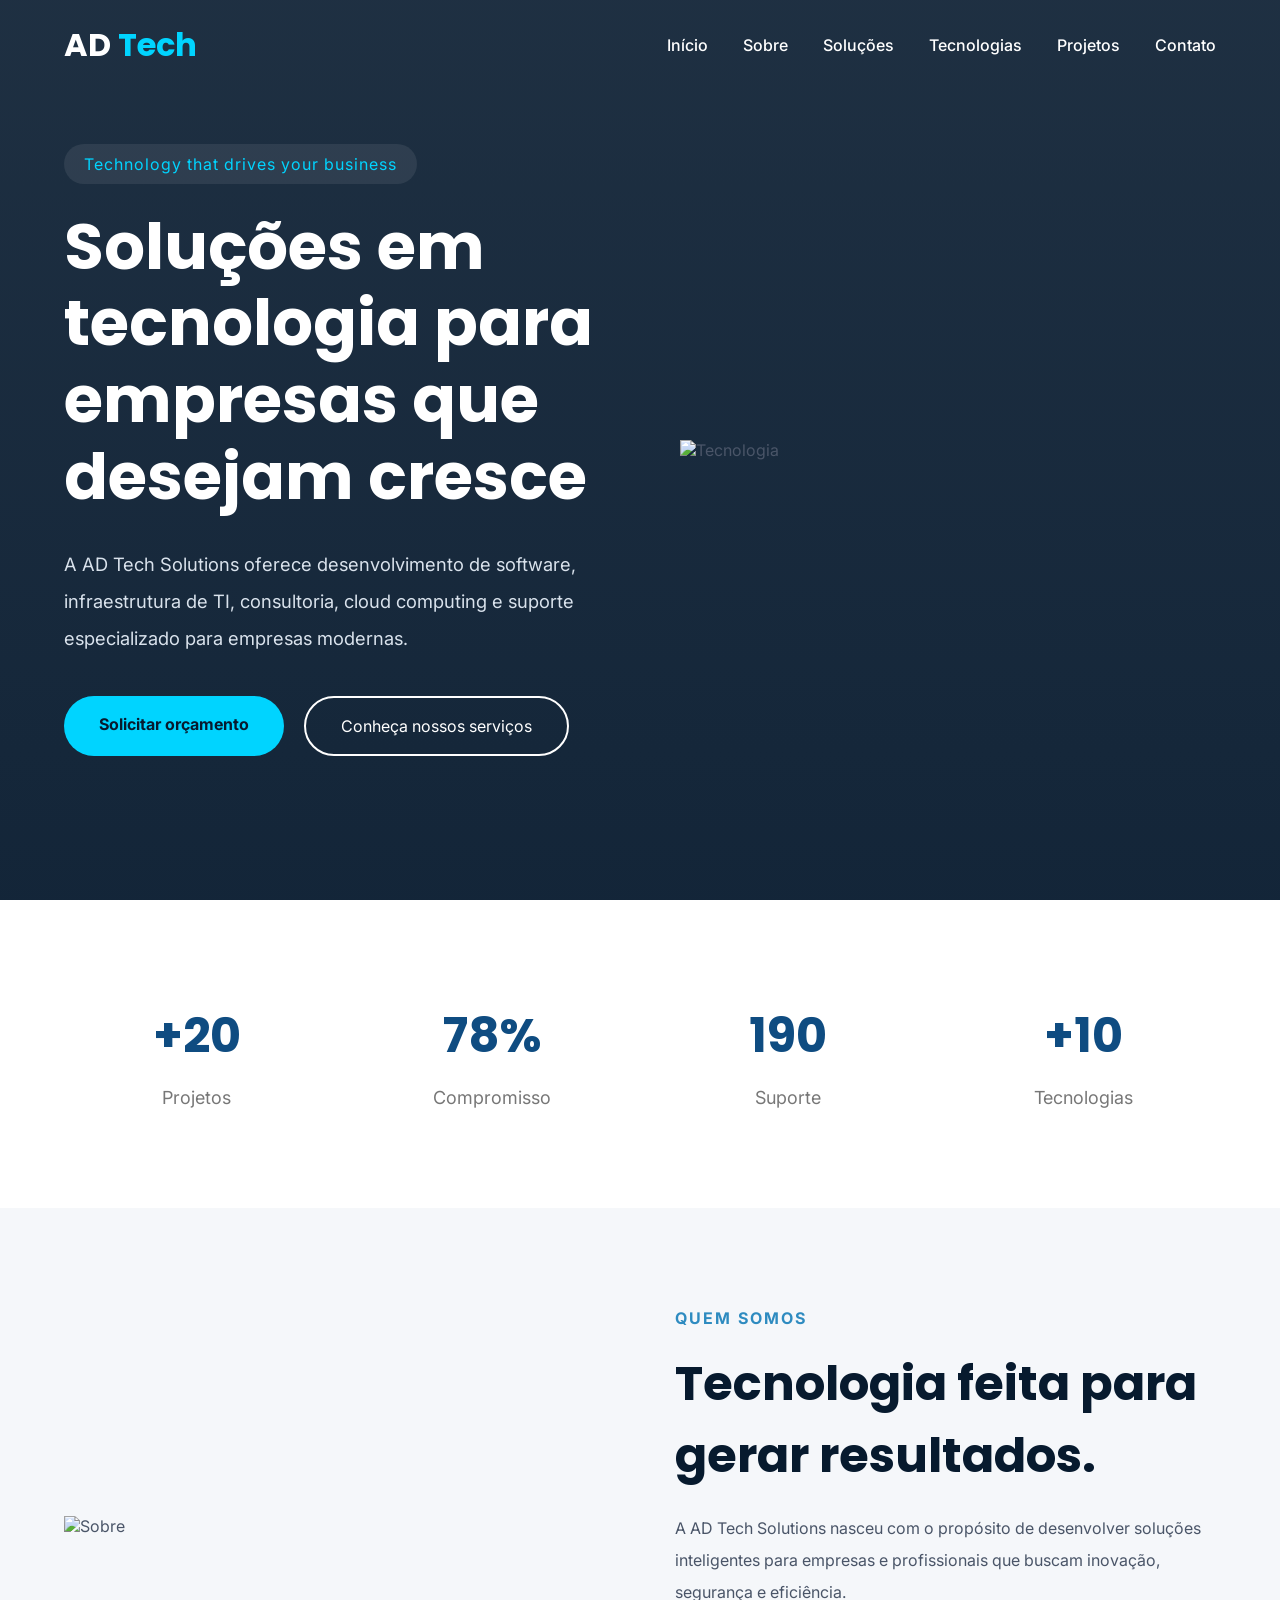
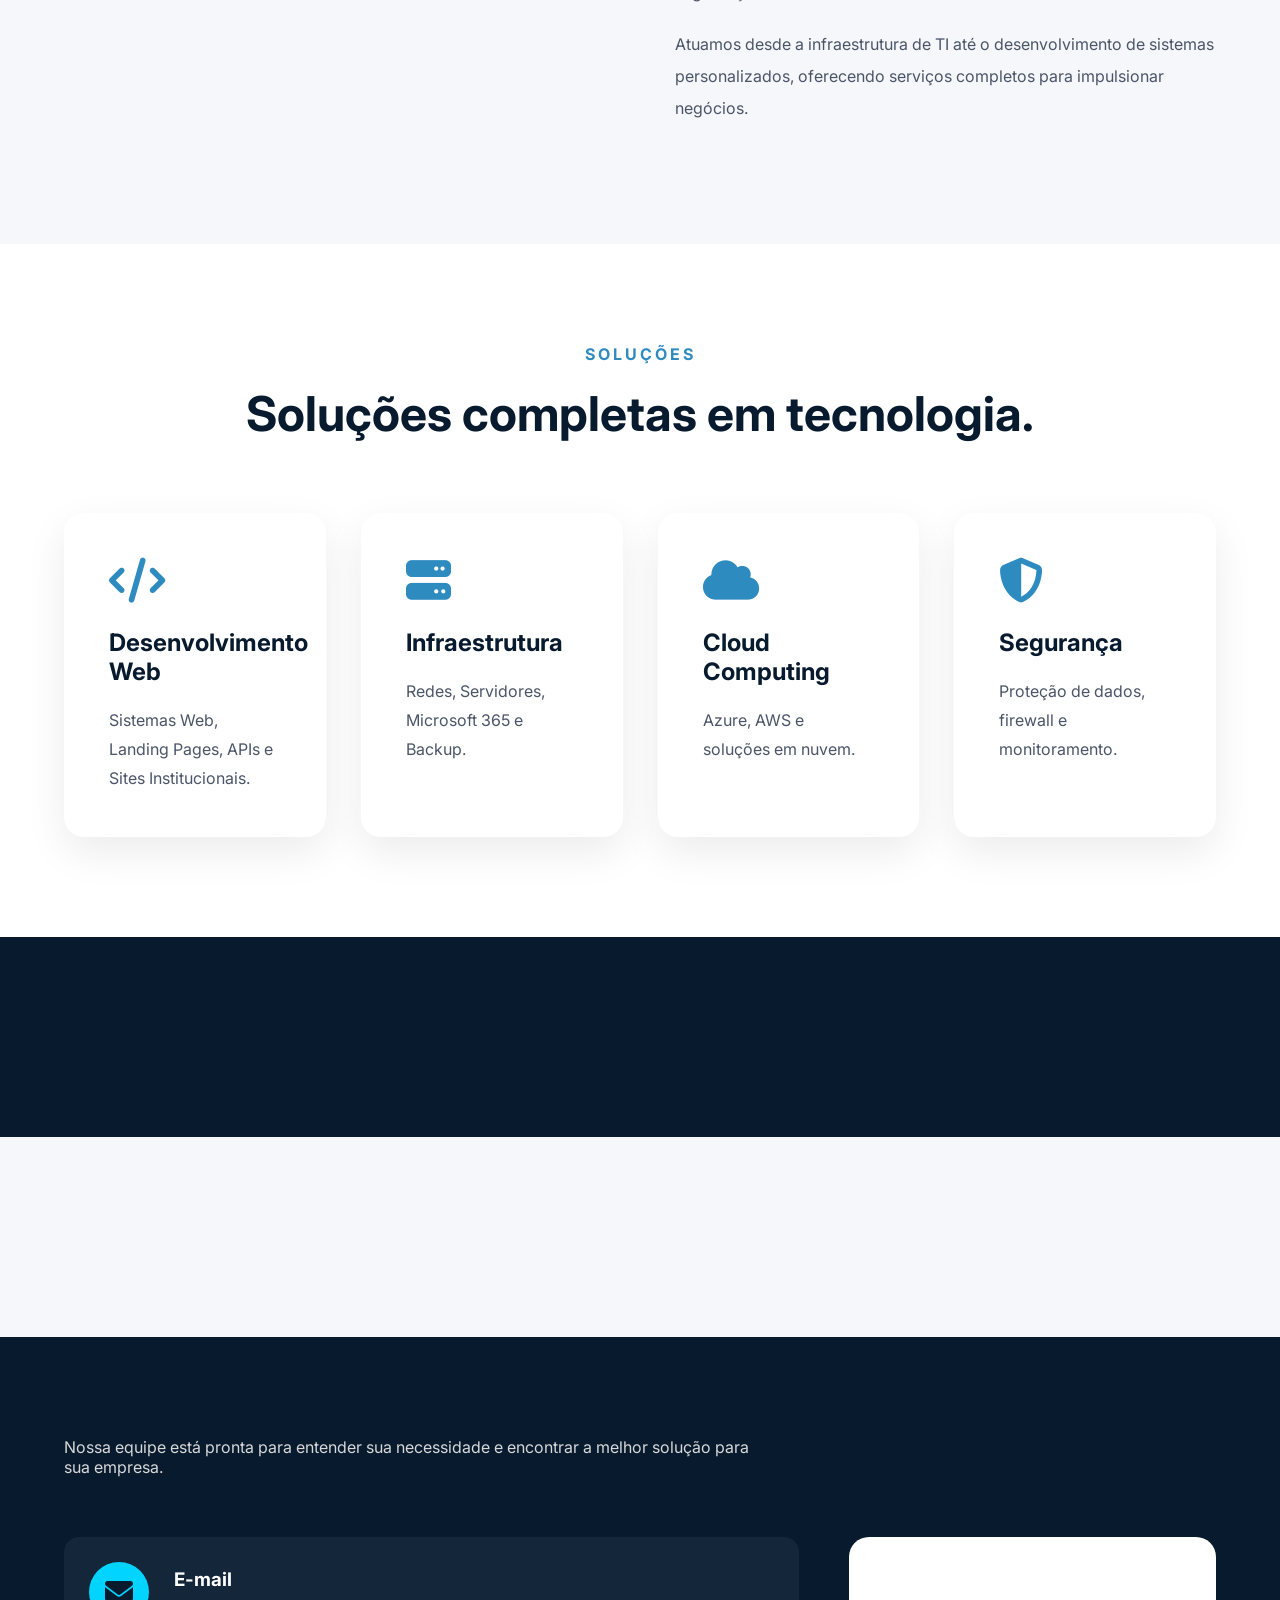
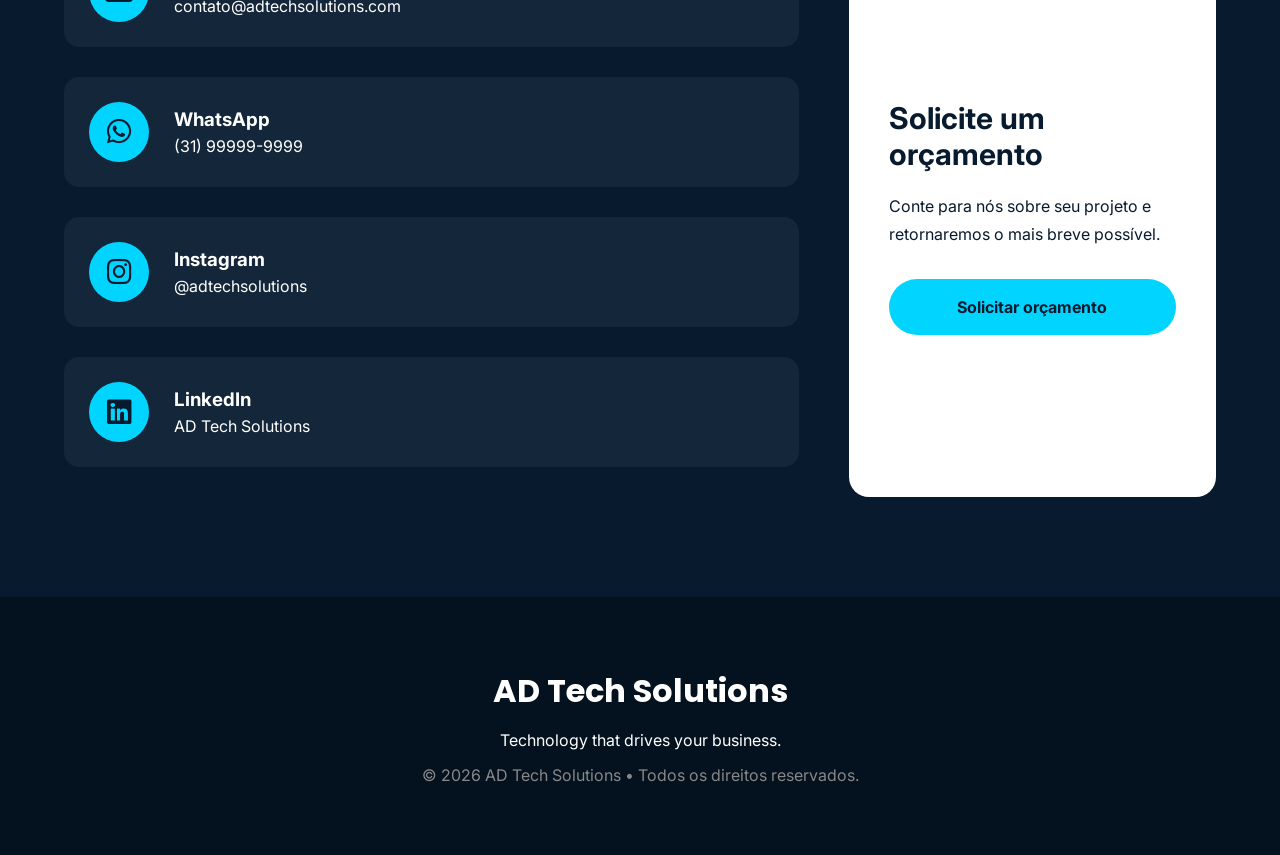
==== index.html @ 17447f87 "Add files via upload" ====
<!DOCTYPE html>
<html lang="pt-BR">

<head>

    <meta charset="UTF-8">
    <meta name="viewport" content="width=device-width, initial-scale=1.0">

    <title>AD Tech Solutions | Technology that drives your business</title>

    <link rel="stylesheet" href="style.css">

    <!-- Google Fonts -->

    <link rel="preconnect" href="https://fonts.googleapis.com">

    <link rel="preconnect" href="https://fonts.gstatic.com" crossorigin>

    <link href="https://fonts.googleapis.com/css2?family=Inter:wght@300;400;500;600;700&family=Poppins:wght@400;600;700;800&display=swap" rel="stylesheet">

    <!-- Font Awesome -->

    <link rel="stylesheet"
        href="https://cdnjs.cloudflare.com/ajax/libs/font-awesome/6.7.2/css/all.min.css">

</head>

<body>

    <!--================ HEADER ================-->

    <header id="header">

        <div class="container">

            <div class="logo">

                <h2>AD <span>Tech</span></h2>

            </div>

            <nav>

                <a href="#home">Início</a>

                <a href="#sobre">Sobre</a>

                <a href="#solucoes">Soluções</a>

                <a href="#tecnologias">Tecnologias</a>

                <a href="#projetos">Projetos</a>

                <a href="#contato">Contato</a>

            </nav>

            <div class="menu-mobile">

                <i class="fa-solid fa-bars"></i>

            </div>

        </div>

    </header>

    <!--================ HOME ================-->

    <section class="hero" id="home">

        <div class="container hero-grid">

            <div class="hero-text">

                <span class="tag">

                    Technology that drives your business

                </span>

                <h1>

                    Soluções em tecnologia para empresas que desejam crescer.

                </h1>

                <p>

                    A AD Tech Solutions oferece desenvolvimento de software,
                    infraestrutura de TI, consultoria, cloud computing e suporte
                    especializado para empresas modernas.

                </p>

                <div class="hero-buttons">
                    

                    <a href="orcamento.html" class="btn">
                        Solicitar orçamento
                        </a>

                    <a href="#solucoes" class="btn-outline">

                        Conheça nossos serviços

                    </a>

                </div>

            </div>

            <div class="hero-image">

                <img src="img/hero.png" alt="Tecnologia">

            </div>

        </div>

</a>

    </section>

    <!--================ NÚMEROS ================-->

    <section class="numbers">

        <div class="container numbers-grid">

            <div class="number">

                <h2>+20</h2>

                <p>Projetos</p>

            </div>

            <div class="number">

                <h2>100%</h2>

                <p>Compromisso</p>

            </div>

            <div class="number">

                <h2>24/7</h2>

                <p>Suporte</p>

            </div>

            <div class="number">

                <h2>+10</h2>

                <p>Tecnologias</p>

            </div>

        </div>

    </section>

    <!--================ SOBRE ================-->

    <section id="sobre" class="about">

        <div class="container about-grid">

            <div class="about-image">

                <img src="img/about.png" alt="Sobre">

            </div>

            <div class="about-text">

                <span class="section-title">

                    QUEM SOMOS

                </span>

                <h2>

                    Tecnologia feita para gerar resultados.

                </h2>

                <p>

                    A AD Tech Solutions nasceu com o propósito de desenvolver
                    soluções inteligentes para empresas e profissionais que
                    buscam inovação, segurança e eficiência.

                </p>

                <p>

                    Atuamos desde a infraestrutura de TI até o desenvolvimento
                    de sistemas personalizados, oferecendo serviços completos
                    para impulsionar negócios.

                </p>

            </div>

        </div>

    </section>

    <!--================ SOLUÇÕES ================-->

    <section id="solucoes" class="services">

        <div class="container">

            <div class="section-header">

                <span>SOLUÇÕES</span>

                <h2>

                    Soluções completas em tecnologia.

                </h2>

            </div>

            <div class="cards">

                <div class="card">

                    <i class="fa-solid fa-code"></i>

                    <h3>

                        Desenvolvimento Web

                    </h3>

                    <p>

                        Sistemas Web, Landing Pages,
                        APIs e Sites Institucionais.

                    </p>

                </div>

                <div class="card">

                    <i class="fa-solid fa-server"></i>

                    <h3>

                        Infraestrutura

                    </h3>

                    <p>

                        Redes, Servidores,
                        Microsoft 365 e Backup.

                    </p>

                </div>

                <div class="card">

                    <i class="fa-solid fa-cloud"></i>

                    <h3>

                        Cloud Computing

                    </h3>

                    <p>

                        Azure,
                        AWS e soluções em nuvem.

                    </p>

                </div>

                <div class="card">

                    <i class="fa-solid fa-shield-halved"></i>

                    <h3>

                        Segurança

                    </h3>

                    <p>

                        Proteção de dados,
                        firewall e monitoramento.

                    </p>

                </div>

            </div>

        </div>

    </section>

    <!--================ TECNOLOGIAS ================-->

    <section id="tecnologias">

        <!-- será criada na próxima etapa -->

    </section>

    <!--================ PROJETOS ================-->

    <section id="projetos">

        <!-- será criada na próxima etapa -->

    </section>

    <!--================ CONTATO ================-->

<section class="contact reveal" id="contato">

    <div class="container">

        <p class="contact-subtitle">
            Nossa equipe está pronta para entender sua necessidade e encontrar
            a melhor solução para sua empresa.
        </p>

        <div class="contact-grid">

            <div class="contact-info">

                <div class="info-card">

                    <i class="fa-solid fa-envelope"></i>

                    <div>

                        <h3>E-mail</h3>

                        <a href="mailto:contato@adtechsolutions.com">
                            contato@adtechsolutions.com
                        </a>

                    </div>

                </div>

                <div class="info-card">

                    <i class="fa-brands fa-whatsapp"></i>

                    <div>

                        <h3>WhatsApp</h3>

                        <a href="https://wa.me/5531999999999" target="_blank">
                            (31) 99999-9999
                        </a>

                    </div>

                </div>

                <div class="info-card">

                    <i class="fa-brands fa-instagram"></i>

                    <div>

                        <h3>Instagram</h3>

                        <a href="https://instagram.com/adtechsolutions" target="_blank">
                            @adtechsolutions
                        </a>

                    </div>

                </div>

                <div class="info-card">

                    <i class="fa-brands fa-linkedin"></i>

                    <div>

                        <h3>LinkedIn</h3>

                        <a href="https://linkedin.com" target="_blank">
                            AD Tech Solutions
                        </a>

                    </div>

                </div>

            </div>

            <div class="contact-action">

                <h3>Solicite um orçamento</h3>

                <p>
                    Conte para nós sobre seu projeto e retornaremos o mais breve possível.
                </p>

                <a href="orcamento.html" class="btn">
                    Solicitar orçamento
                </a>

            </div>

        </div>

    </div>

</section>

    <!--================ FOOTER ================-->

    <footer>

        <div class="container">

            <h2>

                AD Tech Solutions

            </h2>

            <p>

                Technology that drives your business.

            </p>

            <span>

                © 2026 AD Tech Solutions • Todos os direitos reservados.

            </span>

        </div>

    </footer>

    <script src="script.js"></script>


</body>

</html>
---- style.css ----
/*==========================================
            RESET
==========================================*/

*{
    margin:0;
    padding:0;
    box-sizing:border-box;
}

html{
    scroll-behavior:smooth;
}

:root{

    --primary:#0F4C81;
    --secondary:#2E8BC0;
    --dark:#071A2E;
    --light:#F5F7FA;
    --white:#FFFFFF;
    --accent:#00D4FF;
    --text:#4A5568;

    --shadow:0 15px 40px rgba(0,0,0,.08);

}

body{

    font-family:"Inter",sans-serif;
    background:var(--light);
    color:var(--text);
    overflow-x:hidden;

}

img{

    width:100%;
    display:block;

}

a{

    text-decoration:none;

}

.container{

    width:90%;
    max-width:1300px;
    margin:auto;

}

section{

    padding:100px 0;

}

/*==========================================
            HEADER
==========================================*/

header{

    position:fixed;
    width:100%;
    top:0;
    left:0;

    z-index:999;

    transition:.4s;

}

header.active{

    background:white;
    box-shadow:var(--shadow);

}

header .container{

    display:flex;
    justify-content:space-between;
    align-items:center;

    height:90px;

}

.logo h2{

    color:white;
    font-size:2rem;
    font-family:"Poppins",sans-serif;

}

header.active .logo h2{

    color:var(--dark);

}

.logo span{

    color:var(--accent);

}

nav{

    display:flex;
    gap:35px;

}

nav a{

    color:white;
    font-weight:500;
    transition:.3s;

}

header.active nav a{

    color:var(--dark);

}

nav a:hover{

    color:var(--accent);

}

.menu-mobile{

    display:none;
    color:white;
    font-size:30px;
    cursor:pointer;

}

/*==========================================
            HERO
==========================================*/

.hero{

    min-height:100vh;

    display:flex;
    align-items:center;

    background:

    linear-gradient(rgba(7,26,46,.90),
    rgba(7,26,46,.95)),

    url("img/background.jpg");

    background-size:cover;
    background-position:center;

}

.hero-grid{

    display:grid;

    grid-template-columns:1fr 1fr;

    align-items:center;

    gap:80px;

}

.tag{

    display:inline-block;

    padding:10px 20px;

    background:rgba(255,255,255,.08);

    color:var(--accent);

    border-radius:30px;

    margin-bottom:25px;

    letter-spacing:1px;

}

.hero h1{

    font-size:4rem;

    color:white;

    line-height:1.2;

    margin-bottom:30px;

    font-family:"Poppins",sans-serif;

}

.hero p{

    color:#D9E2EC;

    font-size:1.15rem;

    line-height:2;

    margin-bottom:40px;

}

.hero-buttons{

    display:flex;

    gap:20px;

}

.btn{

    padding:18px 35px;

    background:var(--accent);

    color:var(--dark);

    border-radius:40px;

    font-weight:700;

    transition:.4s;

}

.btn:hover{

    transform:translateY(-5px);

    box-shadow:0 20px 40px rgba(0,212,255,.35);

}

.btn-outline{

    padding:18px 35px;

    border:2px solid white;

    color:white;

    border-radius:40px;

    transition:.4s;

}

.btn-outline:hover{

    background:white;

    color:var(--dark);

}

.hero-image{

    animation:float 5s ease-in-out infinite;

}

@keyframes float{

0%{

transform:translateY(0);

}

50%{

transform:translateY(-20px);

}

100%{

transform:translateY(0);

}

}

/*==========================================
            NÚMEROS
==========================================*/

.numbers{

    background:white;

}

.numbers-grid{

    display:grid;

    grid-template-columns:repeat(4,1fr);

    gap:30px;

}

.number{

    text-align:center;

}

.number h2{

    font-size:3rem;

    color:var(--primary);

    margin-bottom:15px;

    font-family:"Poppins";

}

.number p{

    color:#777;

    font-size:18px;

}

/*==========================================
            SOBRE
==========================================*/

.about-grid{

    display:grid;

    grid-template-columns:1fr 1fr;

    gap:70px;

    align-items:center;

}

.section-title{

    color:var(--secondary);

    font-weight:700;

    letter-spacing:2px;

}

.about h2{

    margin:20px 0;

    font-size:3rem;

    color:var(--dark);

    font-family:"Poppins";

}

.about p{

    line-height:2;

    margin-bottom:20px;

}

/*==========================================
            SOLUÇÕES
==========================================*/

.services{

    background:white;

}

.section-header{

    text-align:center;

    margin-bottom:70px;

}

.section-header span{

    color:var(--secondary);

    letter-spacing:3px;

    font-weight:700;

}

.section-header h2{

    margin-top:20px;

    font-size:3rem;

    color:var(--dark);

}

.cards{

    display:grid;

    grid-template-columns:repeat(auto-fit,minmax(260px,1fr));

    gap:35px;

}

.card{

    background:white;

    padding:45px;

    border-radius:20px;

    transition:.4s;

    box-shadow:var(--shadow);

}

.card:hover{

    transform:translateY(-12px);

}

.card i{

    font-size:45px;

    color:var(--secondary);

    margin-bottom:25px;

}

.card h3{

    color:var(--dark);

    margin-bottom:20px;

    font-size:24px;

}

.card p{

    line-height:1.8;

}

/*==========================================
            RESPONSIVO
==========================================*/

@media(max-width:992px){

.hero-grid,
.about-grid{

grid-template-columns:1fr;

text-align:center;

}

.hero{

padding-top:150px;

}

.hero-buttons{

justify-content:center;

}

.hero h1{

font-size:3rem;

}

.numbers-grid{

grid-template-columns:repeat(2,1fr);

}

nav{

display:none;

}

.menu-mobile{

display:block;

}

}

@media(max-width:600px){

.hero h1{

font-size:2.3rem;

}

.hero-buttons{

flex-direction:column;

}

.numbers-grid{

grid-template-columns:1fr;

}

.about h2,
.section-header h2{

font-size:2.2rem;

}

.card{

padding:35px;

}

}

/*====================================================
                TECNOLOGIAS
====================================================*/

#tecnologias{

    background:#071A2E;
    color:white;

}

.tech-header{

    text-align:center;
    margin-bottom:70px;

}

.tech-header span{

    color:#00D4FF;
    letter-spacing:3px;
    font-weight:700;

}

.tech-header h2{

    font-size:3rem;
    margin-top:20px;
    font-family:"Poppins";

}

.tech-grid{

    display:grid;

    grid-template-columns:repeat(auto-fit,minmax(180px,1fr));

    gap:30px;

}

.tech-card{

    background:rgba(255,255,255,.05);

    backdrop-filter:blur(10px);

    border:1px solid rgba(255,255,255,.08);

    border-radius:18px;

    padding:40px 20px;

    text-align:center;

    transition:.4s;

}

.tech-card:hover{

    transform:translateY(-10px);

    border-color:#00D4FF;

    box-shadow:0 15px 40px rgba(0,212,255,.15);

}

.tech-card i{

    font-size:50px;

    color:#00D4FF;

    margin-bottom:20px;

}

.tech-card h3{

    font-size:20px;

}

/*====================================================
                PROJETOS
====================================================*/

#projetos{

    background:#F5F7FA;

}

.project-header{

    text-align:center;

    margin-bottom:80px;

}

.project-header span{

    color:#2E8BC0;

    font-weight:700;

    letter-spacing:3px;

}

.project-header h2{

    margin-top:20px;

    font-size:3rem;

    color:#071A2E;

}

.projects{

    display:grid;

    grid-template-columns:repeat(auto-fit,minmax(350px,1fr));

    gap:40px;

}

.project{

    background:white;

    border-radius:20px;

    overflow:hidden;

    box-shadow:0 20px 45px rgba(0,0,0,.08);

    transition:.4s;

}

.project:hover{

    transform:translateY(-12px);

}

.project img{

    height:250px;

    object-fit:cover;

}

.project-info{

    padding:35px;

}

.project-info h3{

    font-size:28px;

    color:#071A2E;

    margin-bottom:20px;

}

.project-info p{

    line-height:1.8;

    margin-bottom:30px;

}

.project-info a{

    color:#0F4C81;

    font-weight:700;

}

/*====================================================
                DIFERENCIAIS
====================================================*/

.differentials{

    background:white;

}

.diff-grid{

    display:grid;

    grid-template-columns:repeat(auto-fit,minmax(260px,1fr));

    gap:35px;

}

.diff-card{

    padding:45px;

    text-align:center;

    border-radius:18px;

    transition:.4s;

}

.diff-card:hover{

    background:#071A2E;

    color:white;

    transform:translateY(-10px);

}

.diff-card i{

    font-size:50px;

    color:#00D4FF;

    margin-bottom:20px;

}

.diff-card h3{

    margin-bottom:20px;

}

/*====================================================
                CONTATO
====================================================*/

#contato{

    background:#071A2E;

    color:white;

}

.contact-grid{

    display:grid;

    grid-template-columns:1fr 1fr;

    gap:70px;

}

.contact-info h2{

    font-size:3rem;

    margin-bottom:25px;

    font-family:"Poppins";

}

.contact-info p{

    line-height:2;

    margin-bottom:20px;

}

.contact-item{

    display:flex;

    align-items:center;

    gap:20px;

    margin:25px 0;

}

.contact-item i{

    width:60px;
    height:60px;

    display:flex;

    align-items:center;
    justify-content:center;

    border-radius:50%;

    background:#0F4C81;

    color:#00D4FF;

    font-size:24px;

}

.contact-form{

    background:white;

    padding:45px;

    border-radius:20px;

}

.contact-form input,
.contact-form textarea{

    width:100%;

    padding:18px;

    margin-bottom:20px;

    border:none;

    background:#F2F2F2;

    border-radius:10px;

    outline:none;

    font-family:"Inter";

}

.contact-form textarea{

    resize:none;

    height:180px;

}

.contact-form button{

    width:100%;

    padding:18px;

    background:#00D4FF;

    color:#071A2E;

    border:none;

    border-radius:40px;

    font-size:17px;

    font-weight:700;

    cursor:pointer;

    transition:.4s;

}

.contact-form button:hover{

    transform:translateY(-5px);

}

/*====================================================
                FOOTER
====================================================*/

footer{

    background:#04111E;

    color:white;

    text-align:center;

    padding:70px 20px;

}

footer h2{

    font-size:2rem;

    margin-bottom:15px;

    font-family:"Poppins";

}

footer p{

    margin-bottom:15px;

}

footer span{

    color:#888;

}

/*====================================================
            BOTÃO VOLTAR AO TOPO
====================================================*/

.top{

    position:fixed;

    right:30px;

    bottom:30px;

    width:55px;

    height:55px;

    border-radius:50%;

    background:#00D4FF;

    color:#071A2E;

    display:flex;

    justify-content:center;

    align-items:center;

    cursor:pointer;

    box-shadow:0 15px 35px rgba(0,0,0,.2);

    transition:.4s;

    opacity:0;

    visibility:hidden;

}

.top.show{

    opacity:1;

    visibility:visible;

}

.top:hover{

    transform:translateY(-8px);

}

/*====================================================
            ANIMAÇÕES
====================================================*/

.reveal{

    opacity:0;

    transform:translateY(60px);

    transition:1s;

}

.reveal.active{

    opacity:1;

    transform:translateY(0);

}

/*====================================================
            RESPONSIVO EXTRA
====================================================*/

@media(max-width:900px){

.contact-grid{

grid-template-columns:1fr;

}

.projects{

grid-template-columns:1fr;

}

.tech-grid{

grid-template-columns:repeat(2,1fr);

}

}

@media(max-width:600px){

.tech-grid{

grid-template-columns:1fr;

}

.project-header h2,
.tech-header h2,
.contact-info h2{

font-size:2.2rem;

}

.contact-form{

padding:30px;

}

}

/*======================================
        ORÇAMENTO
======================================*/

.header-interno{

    background:#071A2E;
    padding:01px 0;

}

.header-interno .logo{

    font-size:32px;
    font-weight:600;
    color:white;
    text-decoration:none;

}

.header-interno span{

    color:#00D4FF;

}

.orcamento{

    min-height:100vh;

    background:#F5F7FA;

    padding:100px 0;

}

.titulo{

    text-align:center;

    margin-bottom:60px;

}

.titulo h1{

    font-size:3rem;

    color:#071A2E;

    margin-bottom:20px;

}

.titulo p{

    max-width:700px;

    margin:auto;

}

.form-orcamento{

    max-width:850px;

    margin:auto;

    background:white;

    padding:50px;

    border-radius:20px;

    box-shadow:0 20px 50px rgba(0,0,0,.08);

}

.campo{

    margin-bottom:25px;

}

.campo label{

    display:block;

    margin-bottom:10px;

    font-weight:600;

    color:#071A2E;

}

.campo input,
.campo select,
.campo textarea{

    width:100%;

    padding:18px;

    border:1px solid #DDD;

    border-radius:10px;

    font-size:16px;

    outline:none;

    transition:.3s;

}

.campo input:focus,
.campo select:focus,
.campo textarea:focus{

    border-color:#2E8BC0;

}

.form-orcamento button{

    width:100%;

    padding:20px;

    background:#00D4FF;

    color:#071A2E;

    border:none;

    border-radius:50px;

    font-size:18px;

    font-weight:700;

    cursor:pointer;

    transition:.4s;

}

.form-orcamento button:hover{

    background:#2E8BC0;

    color:white;

}

/*======================================
        BOTÃO VOLTAR
======================================*/

.btn-voltar{

    display:inline-flex;
    align-items:center;
    gap:10px;

    margin-bottom:40px;

    padding:15px 30px;

    background:#071A2E;

    color:#FFF;

    border-radius:50px;

    text-decoration:none;

    font-weight:600;

    transition:.3s;

}

.btn-voltar:hover{

    background:#00D4FF;

    color:#071A2E;

    transform:translateY(-3px);

    box-shadow:0 10px 25px rgba(0,212,255,.25);

}

.btn-voltar i{

    font-size:16px;

}


/*================ CONTATO =================*/

.contact{

    background:#071A2E;
    color:white;

}

.contact h2{

    font-size:3rem;
    margin:20px 0;

}

.contact-subtitle{

    max-width:700px;
    margin-bottom:60px;
    color:#d8d8d8;

}

.contact-grid{

    display:grid;
    grid-template-columns:2fr 1fr;
    gap:50px;

}

.info-card{

    display:flex;
    align-items:center;
    gap:25px;

    margin-bottom:30px;

    background:rgba(255,255,255,.05);

    padding:25px;

    border-radius:15px;

    transition:.3s;

}

.info-card:hover{

    transform:translateX(10px);

    background:rgba(255,255,255,.08);

}

.info-card i{

    font-size:28px;

    width:60px;
    height:60px;

    display:flex;
    align-items:center;
    justify-content:center;

    border-radius:50%;

    background:#00D4FF;

    color:#071A2E;

}

.info-card h3{

    margin-bottom:5px;

}

.info-card a{

    color:white;

}

.contact-action{

    background:white;

    color:#071A2E;

    padding:40px;

    border-radius:20px;

    display:flex;

    flex-direction:column;

    justify-content:center;

}

.contact-action h3{

    font-size:30px;

    margin-bottom:20px;

}

.contact-action p{

    margin-bottom:30px;

    line-height:1.8;

}

.contact-action .btn{

    text-align:center;

}
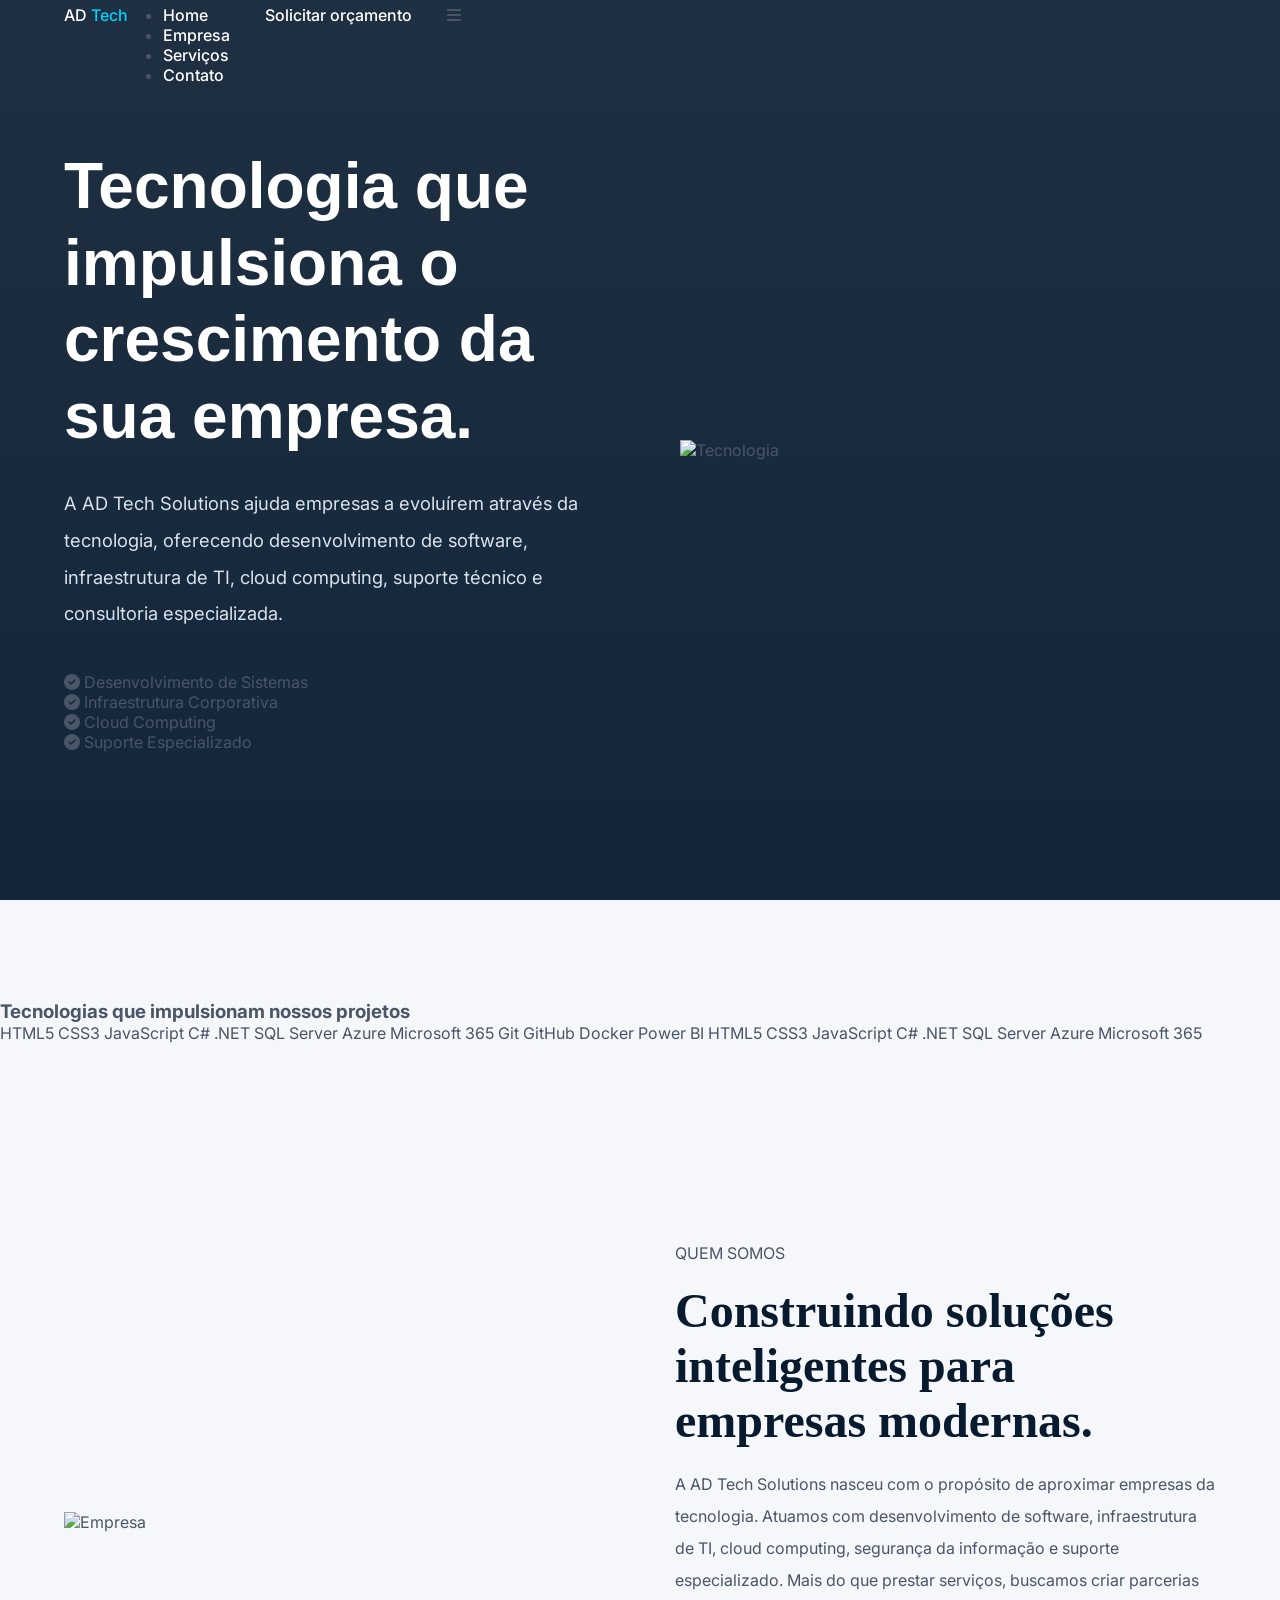
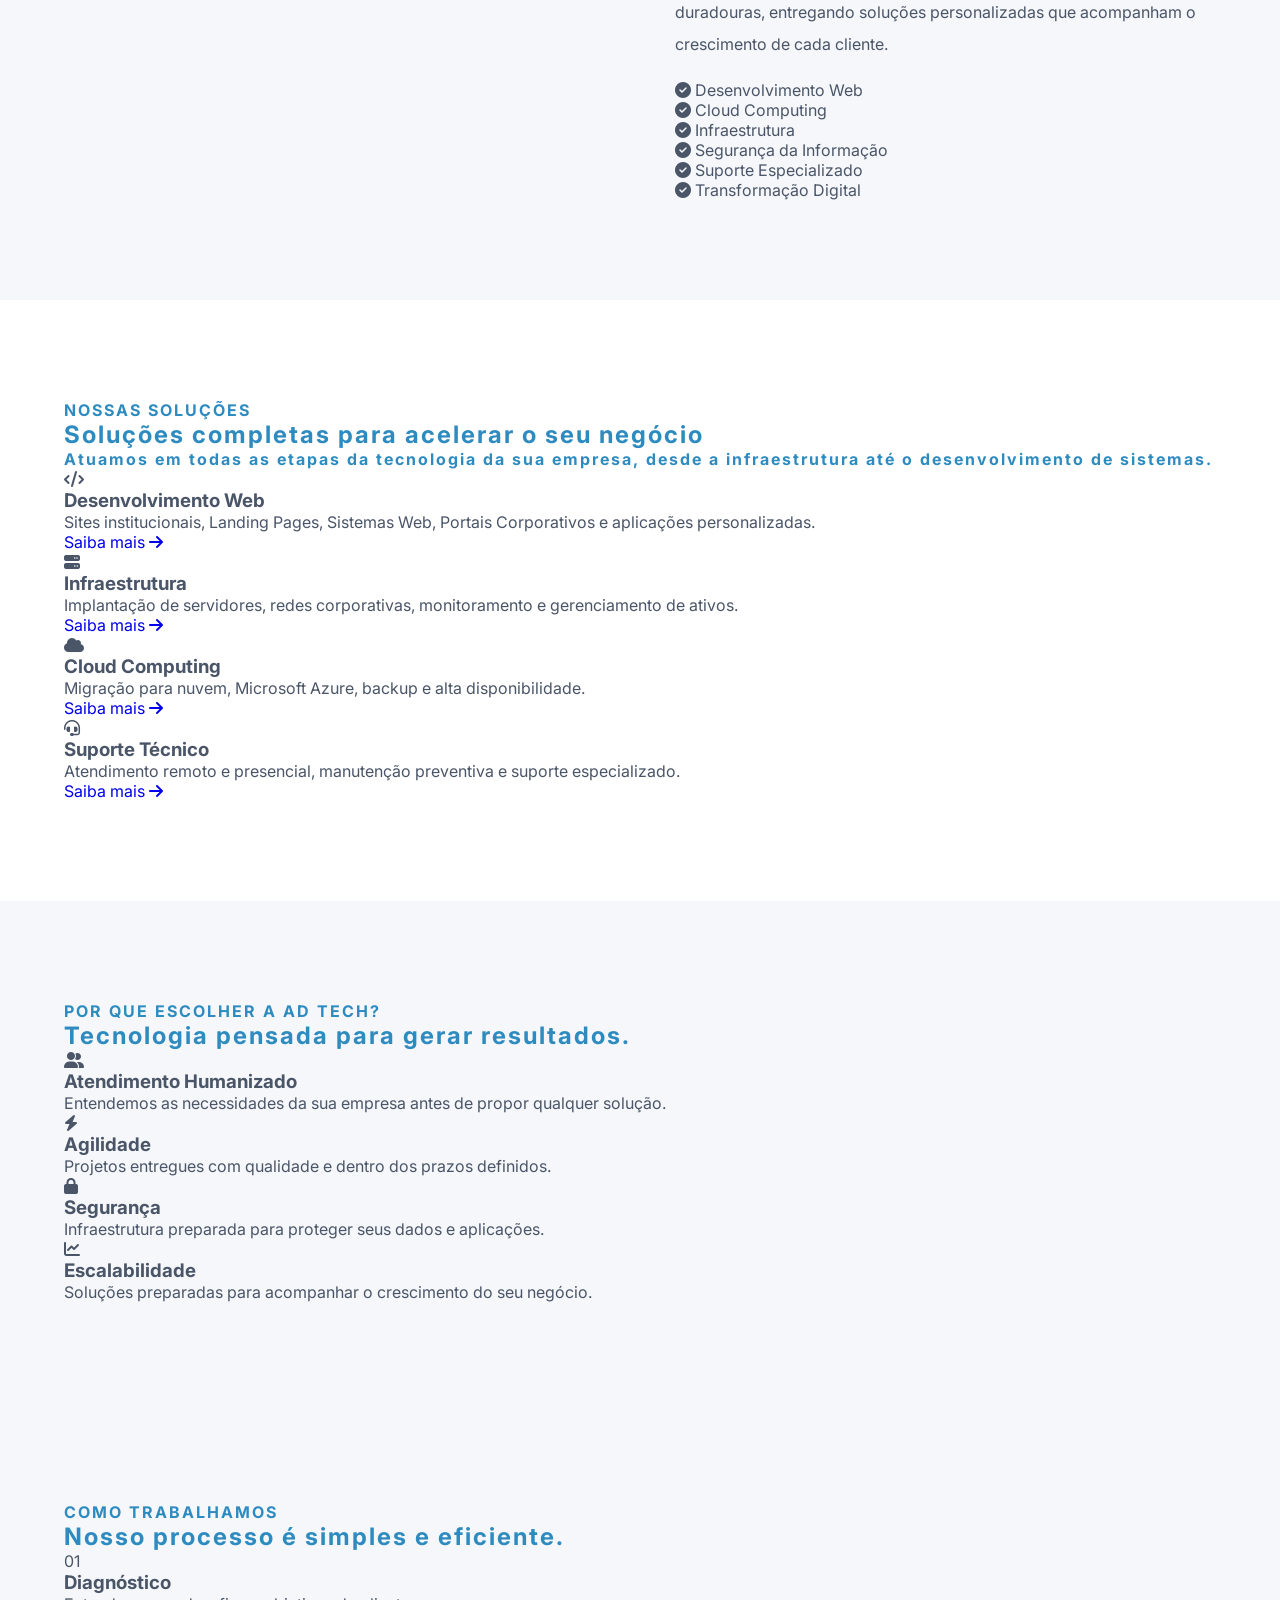
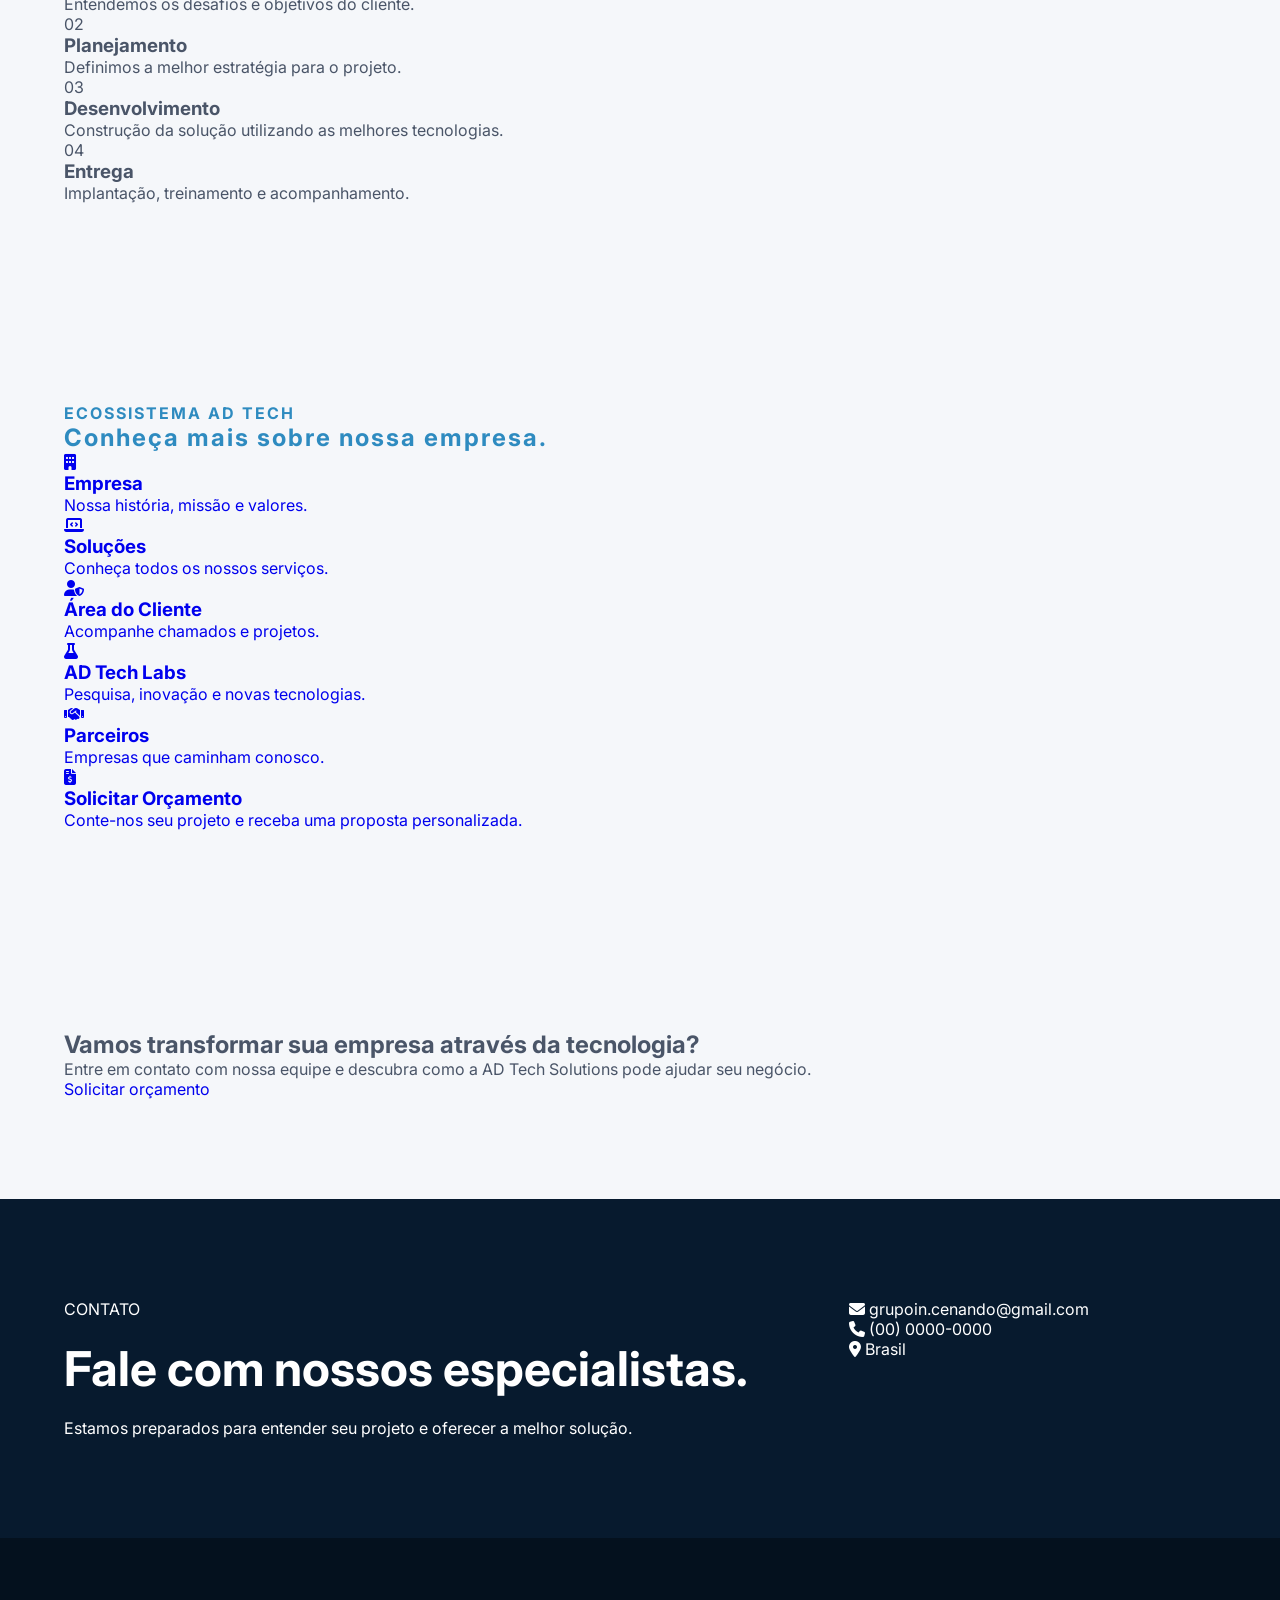
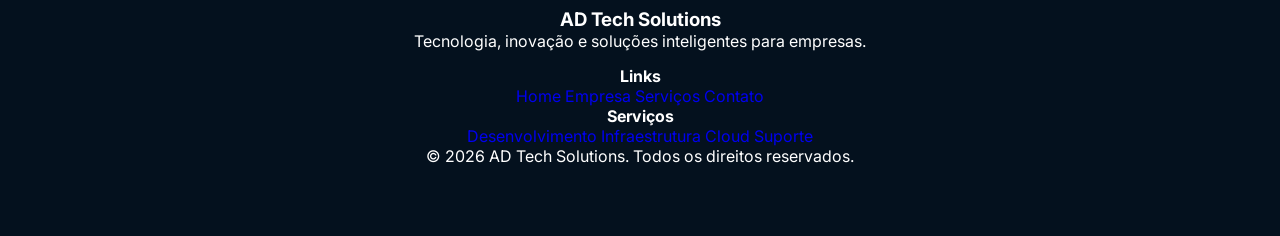
==== commit eae5e507: "Revise index.html structure and content Updated the HTML structure and content for the AD Tech Solut" ====
--- a/index.html
+++ b/index.html
@@ -3,465 +3,894 @@
 
 <head>
 
-    <meta charset="UTF-8">
-    <meta name="viewport" content="width=device-width, initial-scale=1.0">
-
-    <title>AD Tech Solutions | Technology that drives your business</title>
-
-    <link rel="stylesheet" href="style.css">
-
-    <!-- Google Fonts -->
-
-    <link rel="preconnect" href="https://fonts.googleapis.com">
-
-    <link rel="preconnect" href="https://fonts.gstatic.com" crossorigin>
-
-    <link href="https://fonts.googleapis.com/css2?family=Inter:wght@300;400;500;600;700&family=Poppins:wght@400;600;700;800&display=swap" rel="stylesheet">
-
-    <!-- Font Awesome -->
-
-    <link rel="stylesheet"
-        href="https://cdnjs.cloudflare.com/ajax/libs/font-awesome/6.7.2/css/all.min.css">
+<meta charset="UTF-8">
+
+<meta name="viewport" content="width=device-width, initial-scale=1.0">
+
+<title>AD Tech Solutions | Tecnologia para Empresas</title>
+
+<meta name="description"
+content="A AD Tech Solutions oferece soluções em desenvolvimento de software, infraestrutura, cloud computing, suporte técnico e transformação digital para empresas.">
+
+<link rel="stylesheet" href="style.css">
+
+<link rel="preconnect" href="https://fonts.googleapis.com">
+
+<link rel="preconnect" href="https://fonts.gstatic.com" crossorigin>
+
+<link href="https://fonts.googleapis.com/css2?family=Inter:wght@300;400;500;600;700;800&display=swap" rel="stylesheet">
+
+<link rel="stylesheet"
+href="https://cdnjs.cloudflare.com/ajax/libs/font-awesome/6.6.0/css/all.min.css">
 
 </head>
 
 <body>
 
-    <!--================ HEADER ================-->
-
-    <header id="header">
-
-        <div class="container">
-
-            <div class="logo">
-
-                <h2>AD <span>Tech</span></h2>
-
-            </div>
-
-            <nav>
-
-                <a href="#home">Início</a>
-
-                <a href="#sobre">Sobre</a>
-
-                <a href="#solucoes">Soluções</a>
-
-                <a href="#tecnologias">Tecnologias</a>
-
-                <a href="#projetos">Projetos</a>
-
-                <a href="#contato">Contato</a>
-
-            </nav>
-
-            <div class="menu-mobile">
-
-                <i class="fa-solid fa-bars"></i>
-
-            </div>
-
-        </div>
-
-    </header>
-
-    <!--================ HOME ================-->
-
-    <section class="hero" id="home">
-
-        <div class="container hero-grid">
-
-            <div class="hero-text">
-
-                <span class="tag">
-
-                    Technology that drives your business
-
-                </span>
-
-                <h1>
-
-                    Soluções em tecnologia para empresas que desejam crescer.
-
-                </h1>
-
-                <p>
-
-                    A AD Tech Solutions oferece desenvolvimento de software,
-                    infraestrutura de TI, consultoria, cloud computing e suporte
-                    especializado para empresas modernas.
-
-                </p>
-
-                <div class="hero-buttons">
-                    
-
-                    <a href="orcamento.html" class="btn">
-                        Solicitar orçamento
-                        </a>
-
-                    <a href="#solucoes" class="btn-outline">
-
-                        Conheça nossos serviços
-
-                    </a>
+
+
+<!--=========================================
+HEADER
+==========================================-->
+
+<header id="header">
+
+<div class="container">
+
+<nav>
+
+<a href="#" class="logo">
+
+AD <span>Tech</span>
+
+</a>
+
+<ul class="menu">
+
+<li>
+
+<a href="#home">
+
+Home
+
+</a>
+
+</li>
+
+<li>
+
+<a href="#sobre">
+
+Empresa
+
+</a>
+
+</li>
+
+<li>
+
+<a href="#servicos">
+
+Serviços
+
+</a>
+
+</li>
+
+<li>
+
+<a href="#contato">
+
+Contato
+
+</a>
+
+</li>
+
+</ul>
+
+<div class="menu-buttons">
+
+<a href="orcamento.html" class="btn-menu">
+
+Solicitar orçamento
+
+</a>
+
+</div>
+
+<div class="mobile">
+
+<i class="fa-solid fa-bars"></i>
+
+</div>
+
+</nav>
+
+</div>
+
+</header>
+
+<!--=========================================================
+                        HERO
+==========================================================-->
+
+<section class="hero" id="home">
+
+    <div class="background-grid"></div>
+
+    <div class="hero-overlay"></div>
+
+    <div class="container hero-grid">
+
+        <!-- Texto -->
+
+        <div class="hero-left">
+
+            <h1>
+
+                Tecnologia que impulsiona o
+                crescimento da sua empresa.
+
+            </h1>
+
+            <p>
+
+                A AD Tech Solutions ajuda empresas a evoluírem através da tecnologia,
+                oferecendo desenvolvimento de software, infraestrutura de TI,
+                cloud computing, suporte técnico e consultoria especializada.
+
+            </p>
+
+            <div class="hero-list">
+
+                <div>
+
+                    <i class="fa-solid fa-circle-check"></i>
+
+                    Desenvolvimento de Sistemas
 
                 </div>
 
-            </div>
-
-            <div class="hero-image">
-
-                <img src="img/hero.png" alt="Tecnologia">
-
-            </div>
-
-        </div>
-
-</a>
-
-    </section>
-
-    <!--================ NÚMEROS ================-->
-
-    <section class="numbers">
-
-        <div class="container numbers-grid">
-
-            <div class="number">
-
-                <h2>+20</h2>
-
-                <p>Projetos</p>
-
-            </div>
-
-            <div class="number">
-
-                <h2>100%</h2>
-
-                <p>Compromisso</p>
-
-            </div>
-
-            <div class="number">
-
-                <h2>24/7</h2>
-
-                <p>Suporte</p>
-
-            </div>
-
-            <div class="number">
-
-                <h2>+10</h2>
-
-                <p>Tecnologias</p>
-
-            </div>
-
-        </div>
-
-    </section>
-
-    <!--================ SOBRE ================-->
-
-    <section id="sobre" class="about">
-
-        <div class="container about-grid">
-
-            <div class="about-image">
-
-                <img src="img/about.png" alt="Sobre">
-
-            </div>
-
-            <div class="about-text">
-
-                <span class="section-title">
-
-                    QUEM SOMOS
-
-                </span>
-
-                <h2>
-
-                    Tecnologia feita para gerar resultados.
-
-                </h2>
-
-                <p>
-
-                    A AD Tech Solutions nasceu com o propósito de desenvolver
-                    soluções inteligentes para empresas e profissionais que
-                    buscam inovação, segurança e eficiência.
-
-                </p>
-
-                <p>
-
-                    Atuamos desde a infraestrutura de TI até o desenvolvimento
-                    de sistemas personalizados, oferecendo serviços completos
-                    para impulsionar negócios.
-
-                </p>
-
-            </div>
-
-        </div>
-
-    </section>
-
-    <!--================ SOLUÇÕES ================-->
-
-    <section id="solucoes" class="services">
-
-        <div class="container">
-
-            <div class="section-header">
-
-                <span>SOLUÇÕES</span>
-
-                <h2>
-
-                    Soluções completas em tecnologia.
-
-                </h2>
-
-            </div>
-
-            <div class="cards">
-
-                <div class="card">
+                <div>
+
+                    <i class="fa-solid fa-circle-check"></i>
+
+                    Infraestrutura Corporativa
+
+                </div>
+
+                <div>
+
+                    <i class="fa-solid fa-circle-check"></i>
+
+                    Cloud Computing
+
+                </div>
+
+                <div>
+
+                    <i class="fa-solid fa-circle-check"></i>
+
+                    Suporte Especializado
+
+                </div>
+
+            </div>
+
+        </div>
+
+        <!-- Imagem -->
+
+        <div class="hero-right">
+
+            <img src="img/Tecnologia.png" alt="Tecnologia">
+
+        </div>
+
+    </div>
+
+</section>
+
+
+
+<!--=========================================
+TECNOLOGIAS
+==========================================-->
+
+<section class="brands">
+
+<div class="brands-title">
+
+<h3>
+
+Tecnologias que impulsionam nossos projetos
+
+</h3>
+
+</div>
+
+<div class="brands-slider">
+
+<div class="brands-track">
+
+<span>HTML5</span>
+
+<span>CSS3</span>
+
+<span>JavaScript</span>
+
+<span>C#</span>
+
+<span>.NET</span>
+
+<span>SQL Server</span>
+
+<span>Azure</span>
+
+<span>Microsoft 365</span>
+
+<span>Git</span>
+
+<span>GitHub</span>
+
+<span>Docker</span>
+
+<span>Power BI</span>
+
+<span>HTML5</span>
+
+<span>CSS3</span>
+
+<span>JavaScript</span>
+
+<span>C#</span>
+
+<span>.NET</span>
+
+<span>SQL Server</span>
+
+<span>Azure</span>
+
+<span>Microsoft 365</span>
+
+</div>
+
+</div>
+
+</section>
+
+
+
+<!--=========================================
+QUEM SOMOS
+==========================================-->
+
+<section class="about" id="sobre">
+
+<div class="container about-grid">
+
+<div class="about-image">
+
+<img src="img/empresa.png" alt="Empresa">
+
+</div>
+
+<div class="about-content">
+
+<span class="section-subtitle">
+
+QUEM SOMOS
+
+</span>
+
+<h2>
+
+Construindo soluções inteligentes para empresas modernas.
+
+</h2>
+
+<p>
+
+A AD Tech Solutions nasceu com o propósito de aproximar empresas da tecnologia.
+
+Atuamos com desenvolvimento de software, infraestrutura de TI, cloud computing, segurança da informação e suporte especializado.
+
+Mais do que prestar serviços, buscamos criar parcerias duradouras, entregando soluções personalizadas que acompanham o crescimento de cada cliente.
+
+</p>
+
+<div class="about-list">
+
+<div>
+
+<i class="fa-solid fa-circle-check"></i>
+
+Desenvolvimento Web
+
+</div>
+
+<div>
+
+<i class="fa-solid fa-circle-check"></i>
+
+Cloud Computing
+
+</div>
+
+<div>
+
+<i class="fa-solid fa-circle-check"></i>
+
+Infraestrutura
+
+</div>
+
+<div>
+
+<i class="fa-solid fa-circle-check"></i>
+
+Segurança da Informação
+
+</div>
+
+<div>
+
+<i class="fa-solid fa-circle-check"></i>
+
+Suporte Especializado
+
+</div>
+
+<div>
+
+<i class="fa-solid fa-circle-check"></i>
+
+Transformação Digital
+
+</div>
+
+</div>
+
+</div>
+
+</div>
+
+</section>
+
+<!--=========================================================
+                    SERVIÇOS
+==========================================================-->
+
+<section class="services" id="servicos">
+
+    <div class="container">
+
+        <div class="section-title">
+
+            <span>NOSSAS SOLUÇÕES</span>
+
+            <h2>Soluções completas para acelerar o seu negócio</h2>
+
+            <p>
+                Atuamos em todas as etapas da tecnologia da sua empresa,
+                desde a infraestrutura até o desenvolvimento de sistemas.
+            </p>
+
+        </div>
+
+        <div class="services-grid">
+
+            <div class="service-card">
+
+                <div class="service-icon">
 
                     <i class="fa-solid fa-code"></i>
 
-                    <h3>
-
-                        Desenvolvimento Web
-
-                    </h3>
-
-                    <p>
-
-                        Sistemas Web, Landing Pages,
-                        APIs e Sites Institucionais.
-
-                    </p>
-
                 </div>
 
-                <div class="card">
+                <h3>Desenvolvimento Web</h3>
+
+                <p>
+
+                    Sites institucionais, Landing Pages, Sistemas Web,
+                    Portais Corporativos e aplicações personalizadas.
+
+                </p>
+
+                <a href="solucoes.html">
+
+                    Saiba mais
+
+                    <i class="fa-solid fa-arrow-right"></i>
+
+                </a>
+
+            </div>
+
+            <div class="service-card">
+
+                <div class="service-icon">
 
                     <i class="fa-solid fa-server"></i>
 
-                    <h3>
-
-                        Infraestrutura
-
-                    </h3>
-
-                    <p>
-
-                        Redes, Servidores,
-                        Microsoft 365 e Backup.
-
-                    </p>
-
                 </div>
 
-                <div class="card">
+                <h3>Infraestrutura</h3>
+
+                <p>
+
+                    Implantação de servidores, redes corporativas,
+                    monitoramento e gerenciamento de ativos.
+
+                </p>
+
+                <a href="solucoes.html">
+
+                    Saiba mais
+
+                    <i class="fa-solid fa-arrow-right"></i>
+
+                </a>
+
+            </div>
+
+            <div class="service-card">
+
+                <div class="service-icon">
 
                     <i class="fa-solid fa-cloud"></i>
 
-                    <h3>
-
-                        Cloud Computing
-
-                    </h3>
-
-                    <p>
-
-                        Azure,
-                        AWS e soluções em nuvem.
-
-                    </p>
-
                 </div>
 
-                <div class="card">
-
-                    <i class="fa-solid fa-shield-halved"></i>
-
-                    <h3>
-
-                        Segurança
-
-                    </h3>
-
-                    <p>
-
-                        Proteção de dados,
-                        firewall e monitoramento.
-
-                    </p>
+                <h3>Cloud Computing</h3>
+
+                <p>
+
+                    Migração para nuvem, Microsoft Azure,
+                    backup e alta disponibilidade.
+
+                </p>
+
+                <a href="solucoes.html">
+
+                    Saiba mais
+
+                    <i class="fa-solid fa-arrow-right"></i>
+
+                </a>
+
+            </div>
+
+            <div class="service-card">
+
+                <div class="service-icon">
+
+                    <i class="fa-solid fa-headset"></i>
 
                 </div>
 
-            </div>
-
-        </div>
-
-    </section>
-
-    <!--================ TECNOLOGIAS ================-->
-
-    <section id="tecnologias">
-
-        <!-- será criada na próxima etapa -->
-
-    </section>
-
-    <!--================ PROJETOS ================-->
-
-    <section id="projetos">
-
-        <!-- será criada na próxima etapa -->
-
-    </section>
-
-    <!--================ CONTATO ================-->
-
-<section class="contact reveal" id="contato">
+                <h3>Suporte Técnico</h3>
+
+                <p>
+
+                    Atendimento remoto e presencial,
+                    manutenção preventiva e suporte especializado.
+
+                </p>
+
+                <a href="solucoes.html">
+
+                    Saiba mais
+
+                    <i class="fa-solid fa-arrow-right"></i>
+
+                </a>
+
+            </div>
+
+        </div>
+
+    </div>
+
+</section>
+
+<!--=========================================================
+                    DIFERENCIAIS
+==========================================================-->
+
+<section class="diferenciais">
 
     <div class="container">
 
-        <p class="contact-subtitle">
-            Nossa equipe está pronta para entender sua necessidade e encontrar
-            a melhor solução para sua empresa.
+        <div class="section-title">
+
+            <span>POR QUE ESCOLHER A AD TECH?</span>
+
+            <h2>Tecnologia pensada para gerar resultados.</h2>
+
+        </div>
+
+        <div class="diferenciais-grid">
+
+            <div class="diferencial-item">
+
+                <i class="fa-solid fa-user-group"></i>
+
+                <h3>Atendimento Humanizado</h3>
+
+                <p>
+                    Entendemos as necessidades da sua empresa antes
+                    de propor qualquer solução.
+                </p>
+
+            </div>
+
+            <div class="diferencial-item">
+
+                <i class="fa-solid fa-bolt"></i>
+
+                <h3>Agilidade</h3>
+
+                <p>
+                    Projetos entregues com qualidade e dentro
+                    dos prazos definidos.
+                </p>
+
+            </div>
+
+            <div class="diferencial-item">
+
+                <i class="fa-solid fa-lock"></i>
+
+                <h3>Segurança</h3>
+
+                <p>
+                    Infraestrutura preparada para proteger
+                    seus dados e aplicações.
+                </p>
+
+            </div>
+
+            <div class="diferencial-item">
+
+                <i class="fa-solid fa-chart-line"></i>
+
+                <h3>Escalabilidade</h3>
+
+                <p>
+                    Soluções preparadas para acompanhar
+                    o crescimento do seu negócio.
+                </p>
+
+            </div>
+
+        </div>
+
+    </div>
+
+</section>
+
+<!--=========================================================
+                    PROCESSO
+==========================================================-->
+
+<section class="processo">
+
+    <div class="container">
+
+        <div class="section-title">
+
+            <span>COMO TRABALHAMOS</span>
+
+            <h2>Nosso processo é simples e eficiente.</h2>
+
+        </div>
+
+        <div class="process-grid">
+
+            <div class="step">
+
+                <span>01</span>
+
+                <h3>Diagnóstico</h3>
+
+                <p>
+                    Entendemos os desafios e objetivos do cliente.
+                </p>
+
+            </div>
+
+            <div class="step">
+
+                <span>02</span>
+
+                <h3>Planejamento</h3>
+
+                <p>
+                    Definimos a melhor estratégia para o projeto.
+                </p>
+
+            </div>
+
+            <div class="step">
+
+                <span>03</span>
+
+                <h3>Desenvolvimento</h3>
+
+                <p>
+                    Construção da solução utilizando as melhores tecnologias.
+                </p>
+
+            </div>
+
+            <div class="step">
+
+                <span>04</span>
+
+                <h3>Entrega</h3>
+
+                <p>
+                    Implantação, treinamento e acompanhamento.
+                </p>
+
+            </div>
+
+        </div>
+
+    </div>
+
+</section>
+
+<!--=========================================================
+                    ECOSSISTEMA
+==========================================================-->
+
+<section class="explore">
+
+    <div class="container">
+
+        <div class="section-title">
+
+            <span>ECOSSISTEMA AD TECH</span>
+
+            <h2>Conheça mais sobre nossa empresa.</h2>
+
+        </div>
+
+        <div class="explore-grid">
+
+            <a href="empresa.html" class="explore-card">
+
+                <i class="fa-solid fa-building"></i>
+
+                <h3>Empresa</h3>
+
+                <p>
+                    Nossa história, missão e valores.
+                </p>
+
+            </a>
+
+            <a href="solucoes.html" class="explore-card">
+
+                <i class="fa-solid fa-laptop-code"></i>
+
+                <h3>Soluções</h3>
+
+                <p>
+                    Conheça todos os nossos serviços.
+                </p>
+
+            </a>
+
+            <a href="cliente.html" class="explore-card">
+
+                <i class="fa-solid fa-user-shield"></i>
+
+                <h3>Área do Cliente</h3>
+
+                <p>
+                    Acompanhe chamados e projetos.
+                </p>
+
+            </a>
+
+            <a href="laboratorio.html" class="explore-card">
+
+                <i class="fa-solid fa-flask"></i>
+
+                <h3>AD Tech Labs</h3>
+
+                <p>
+                    Pesquisa, inovação e novas tecnologias.
+                </p>
+
+            </a>
+
+            <a href="parceiros.html" class="explore-card">
+
+                <i class="fa-solid fa-handshake"></i>
+
+                <h3>Parceiros</h3>
+
+                <p>
+                    Empresas que caminham conosco.
+                </p>
+
+            </a>
+
+            <a href="orcamento.html" class="explore-card destaque">
+
+                <i class="fa-solid fa-file-invoice-dollar"></i>
+
+                <h3>Solicitar Orçamento</h3>
+
+                <p>
+                    Conte-nos seu projeto e receba uma proposta personalizada.
+                </p>
+
+            </a>
+
+        </div>
+
+    </div>
+
+</section>
+
+<!--=========================================================
+                    CTA
+==========================================================-->
+
+<section class="cta">
+
+    <div class="container">
+
+        <h2>
+
+            Vamos transformar sua empresa através da tecnologia?
+
+        </h2>
+
+        <p>
+
+            Entre em contato com nossa equipe e descubra como a AD Tech Solutions pode ajudar seu negócio.
+
         </p>
 
-        <div class="contact-grid">
-
-            <div class="contact-info">
-
-                <div class="info-card">
-
-                    <i class="fa-solid fa-envelope"></i>
-
-                    <div>
-
-                        <h3>E-mail</h3>
-
-                        <a href="mailto:contato@adtechsolutions.com">
-                            contato@adtechsolutions.com
-                        </a>
-
-                    </div>
-
-                </div>
-
-                <div class="info-card">
-
-                    <i class="fa-brands fa-whatsapp"></i>
-
-                    <div>
-
-                        <h3>WhatsApp</h3>
-
-                        <a href="https://wa.me/5531999999999" target="_blank">
-                            (31) 99999-9999
-                        </a>
-
-                    </div>
-
-                </div>
-
-                <div class="info-card">
-
-                    <i class="fa-brands fa-instagram"></i>
-
-                    <div>
-
-                        <h3>Instagram</h3>
-
-                        <a href="https://instagram.com/adtechsolutions" target="_blank">
-                            @adtechsolutions
-                        </a>
-
-                    </div>
-
-                </div>
-
-                <div class="info-card">
-
-                    <i class="fa-brands fa-linkedin"></i>
-
-                    <div>
-
-                        <h3>LinkedIn</h3>
-
-                        <a href="https://linkedin.com" target="_blank">
-                            AD Tech Solutions
-                        </a>
-
-                    </div>
-
-                </div>
-
-            </div>
-
-            <div class="contact-action">
-
-                <h3>Solicite um orçamento</h3>
-
-                <p>
-                    Conte para nós sobre seu projeto e retornaremos o mais breve possível.
-                </p>
-
-                <a href="orcamento.html" class="btn">
-                    Solicitar orçamento
-                </a>
-
-            </div>
-
-        </div>
+        <a href="orcamento.html" class="btn-primary">
+
+            Solicitar orçamento
+
+        </a>
 
     </div>
 
 </section>
 
-    <!--================ FOOTER ================-->
-
-    <footer>
-
-        <div class="container">
+<!--=========================================================
+                    CONTATO
+==========================================================-->
+
+<section class="contact" id="contato">
+
+    <div class="container contact-grid">
+
+        <div>
+
+            <span class="section-subtitle">
+
+                CONTATO
+
+            </span>
 
             <h2>
 
+                Fale com nossos especialistas.
+
+            </h2>
+
+            <p>
+
+                Estamos preparados para entender seu projeto e oferecer a melhor solução.
+
+            </p>
+
+        </div>
+
+        <div class="contact-info">
+
+            <div>
+
+                <i class="fa-solid fa-envelope"></i>
+
+                grupoin.cenando@gmail.com
+
+            </div>
+
+            <div>
+
+                <i class="fa-solid fa-phone"></i>
+
+                (00) 0000-0000
+
+            </div>
+
+            <div>
+
+                <i class="fa-solid fa-location-dot"></i>
+
+                Brasil
+
+            </div>
+
+        </div>
+
+    </div>
+
+</section>
+
+<footer>
+
+    <div class="container footer-grid">
+
+        <div>
+
+            <h3>
+
                 AD Tech Solutions
 
-            </h2>
+            </h3>
 
             <p>
 
-                Technology that drives your business.
+                Tecnologia, inovação e soluções inteligentes para empresas.
 
             </p>
 
-            <span>
-
-                © 2026 AD Tech Solutions • Todos os direitos reservados.
-
-            </span>
-
-        </div>
-
-    </footer>
-
-    <script src="script.js"></script>
-
+        </div>
+
+        <div>
+
+            <h4>Links</h4>
+
+            <a href="#home">Home</a>
+
+            <a href="#sobre">Empresa</a>
+
+            <a href="#servicos">Serviços</a>
+
+            <a href="#contato">Contato</a>
+
+        </div>
+
+        <div>
+
+            <h4>Serviços</h4>
+
+            <a href="solucoes.html">Desenvolvimento</a>
+
+            <a href="solucoes.html">Infraestrutura</a>
+
+            <a href="solucoes.html">Cloud</a>
+
+            <a href="solucoes.html">Suporte</a>
+
+        </div>
+
+    </div>
+
+    <div class="copyright">
+
+        © 2026 AD Tech Solutions. Todos os direitos reservados.
+
+    </div>
+
+</footer>
+
+<script src="script.js"></script>
 
 </body>
 
-</html>+</html>
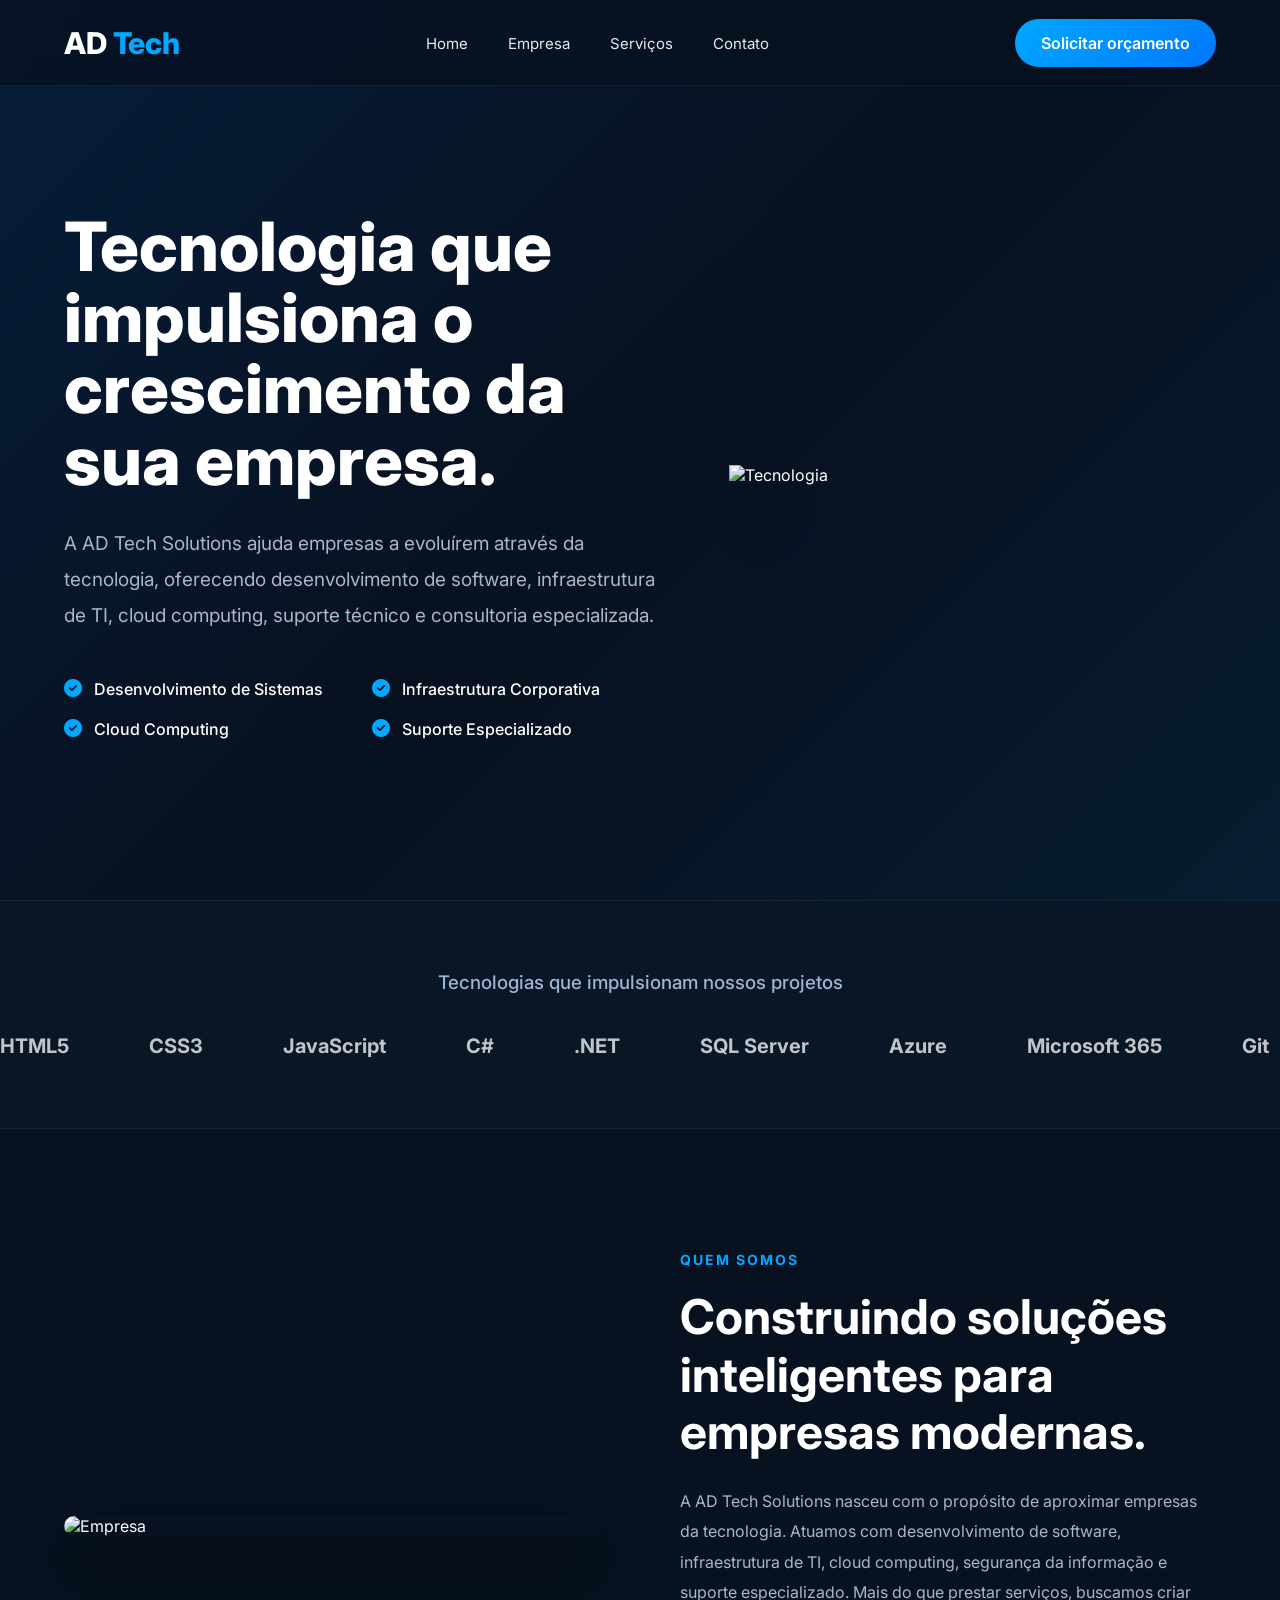
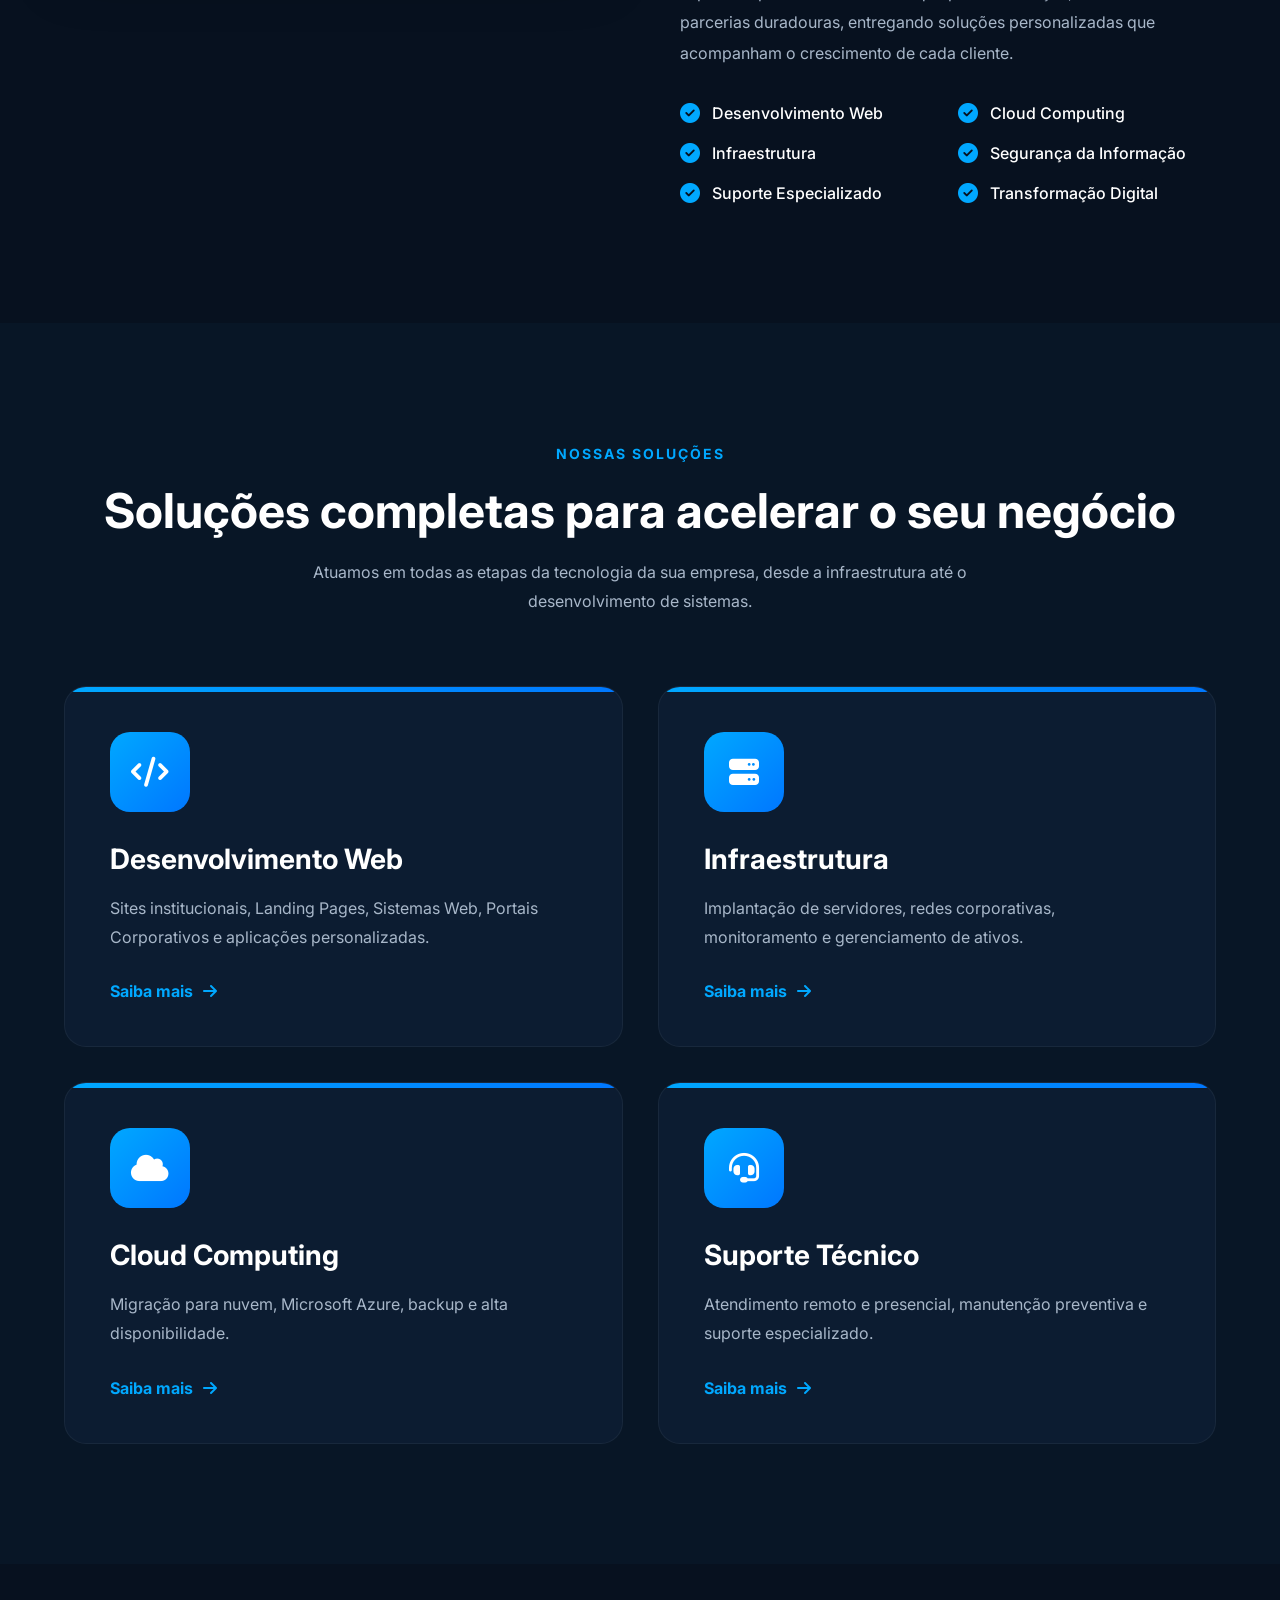
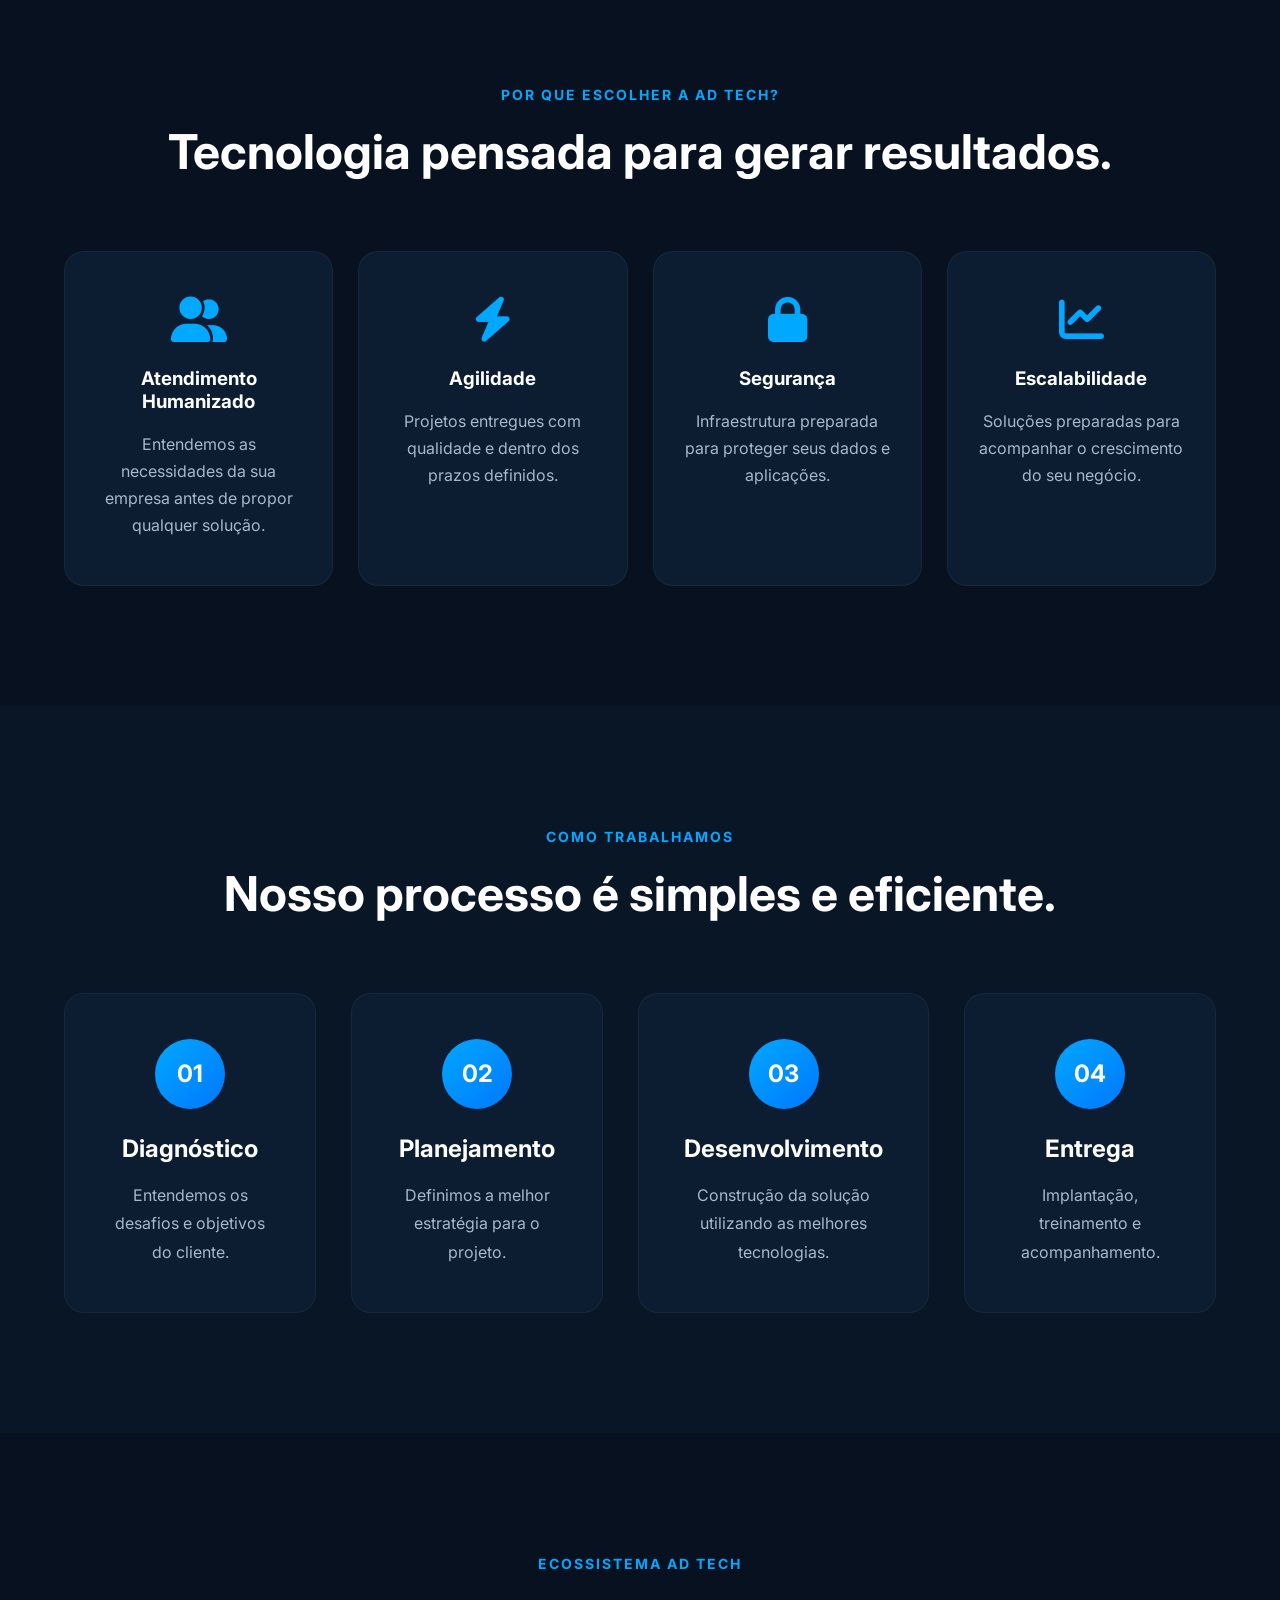
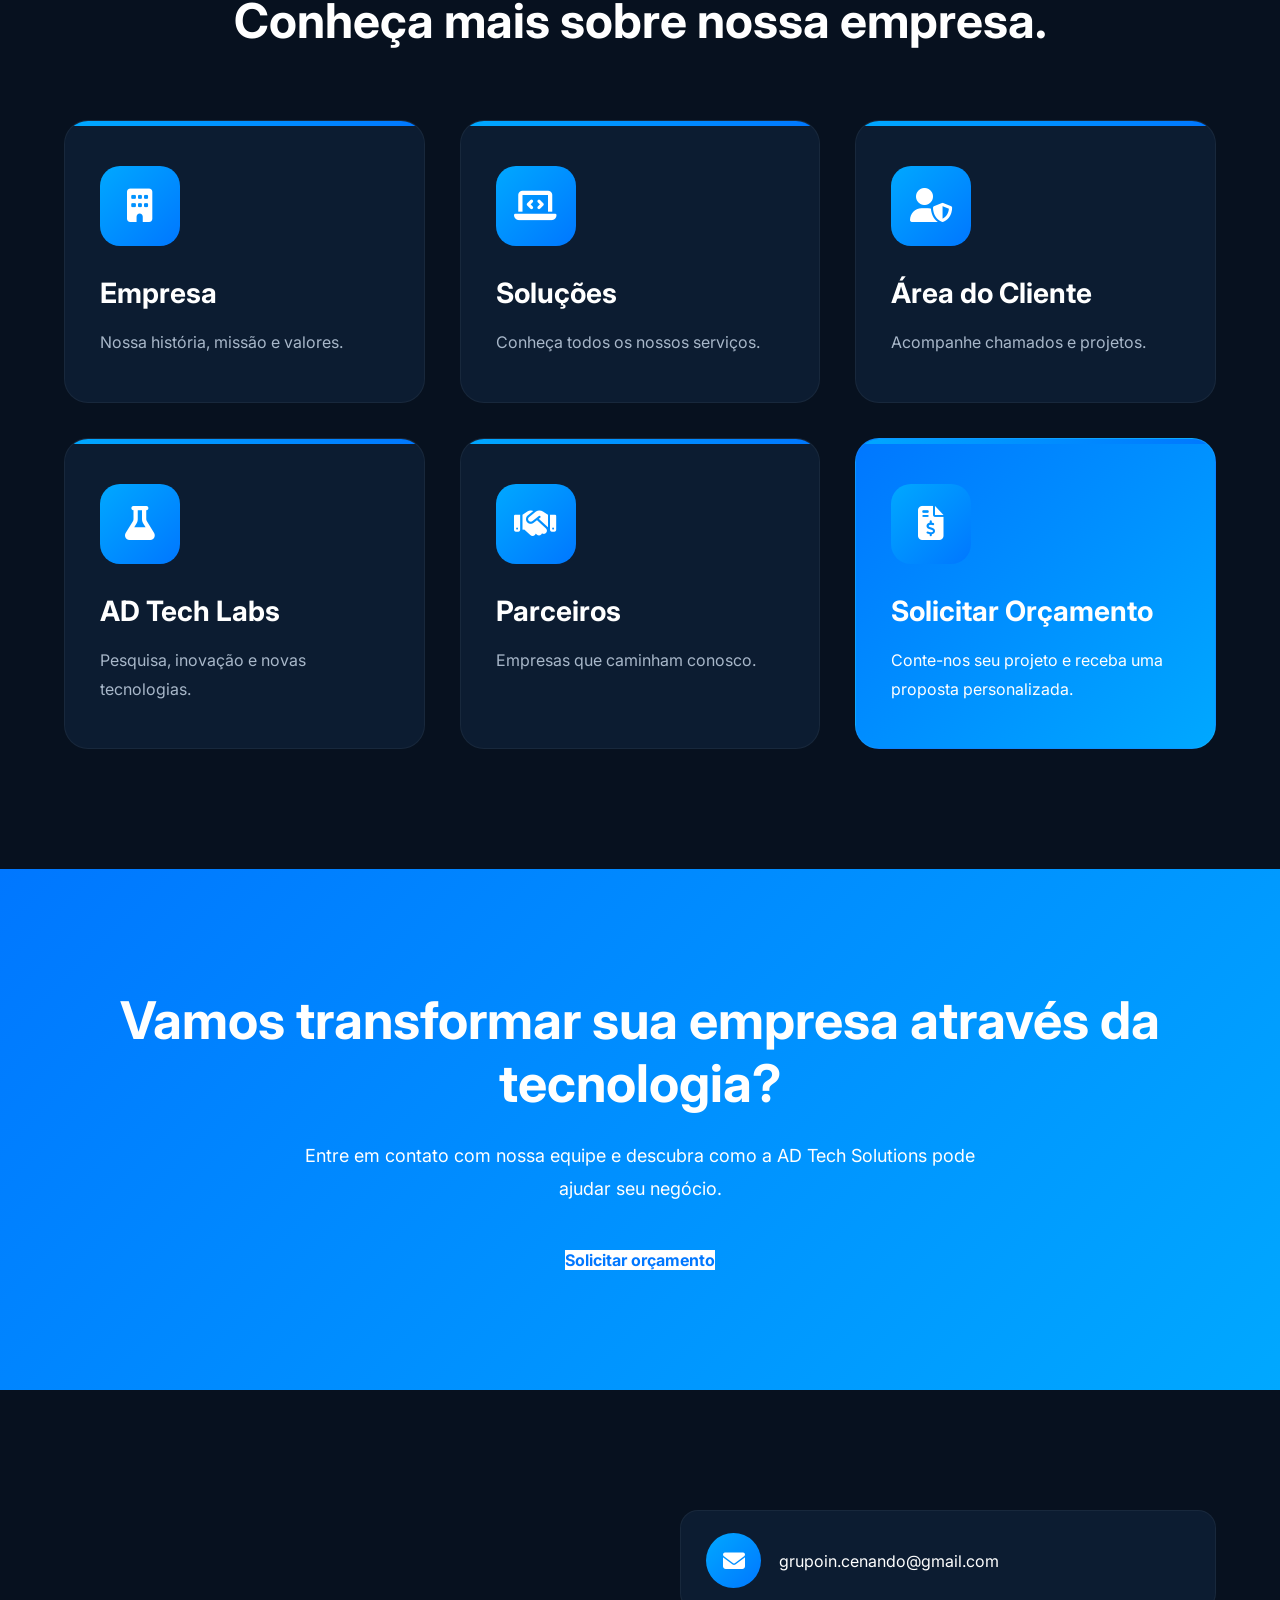
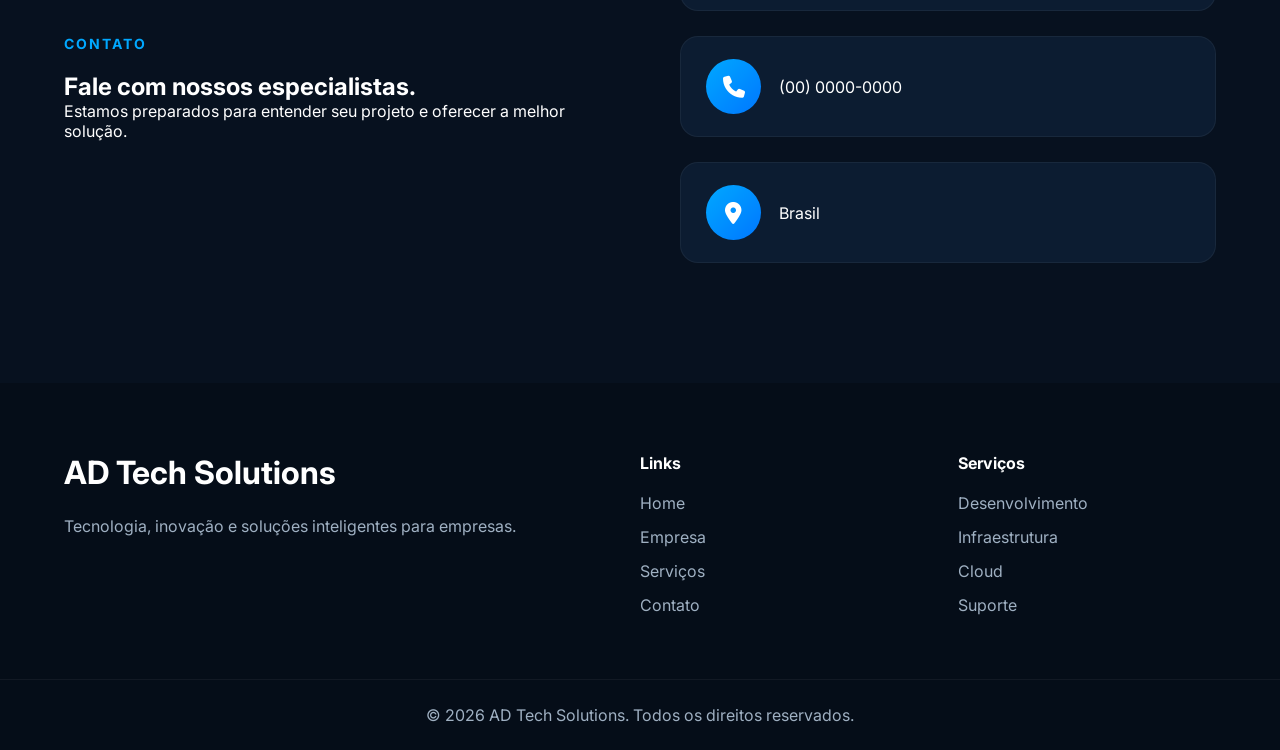
==== commit eadfc303: "Add files via upload" ====
--- a/index.html
+++ b/index.html
@@ -893,4 +893,4 @@
 
 </body>
 
-</html>
+</html>
--- a/style.css
+++ b/style.css
@@ -1,6 +1,6 @@
-/*==========================================
-            RESET
-==========================================*/
+/*=========================================================
+                    RESET
+=========================================================*/
 
 *{
     margin:0;
@@ -12,1468 +12,2042 @@
     scroll-behavior:smooth;
 }
 
+body{
+
+    font-family:'Inter',sans-serif;
+
+    background:#07111F;
+
+    color:#FFF;
+
+    overflow-x:hidden;
+
+}
+
+img{
+
+    width:100%;
+
+    display:block;
+
+}
+
+a{
+
+    text-decoration:none;
+
+    color:inherit;
+
+}
+
+ul{
+
+    list-style:none;
+
+}
+
+.container{
+
+    width:90%;
+
+    max-width:1300px;
+
+    margin:auto;
+
+}
+
+/*=========================================================
+                    VARIÁVEIS
+=========================================================*/
+
 :root{
 
-    --primary:#0F4C81;
-    --secondary:#2E8BC0;
-    --dark:#071A2E;
-    --light:#F5F7FA;
-    --white:#FFFFFF;
-    --accent:#00D4FF;
-    --text:#4A5568;
-
-    --shadow:0 15px 40px rgba(0,0,0,.08);
-
-}
-
-body{
-
-    font-family:"Inter",sans-serif;
-    background:var(--light);
-    color:var(--text);
-    overflow-x:hidden;
-
-}
-
-img{
+    --primary:#00A8FF;
+
+    --secondary:#0077FF;
+
+    --dark:#07111F;
+
+    --dark2:#0C1C31;
+
+    --white:#FFF;
+
+    --gray:#A7B6C8;
+
+    --glass:rgba(255,255,255,.05);
+
+    --border:rgba(255,255,255,.08);
+
+    --transition:.35s;
+
+}
+
+/*=========================================================
+                    HEADER
+=========================================================*/
+
+#header{
+
+    position:fixed;
 
     width:100%;
+
+    top:0;
+
+    left:0;
+
+    z-index:999;
+
+    transition:.4s;
+
+    backdrop-filter:blur(15px);
+
+    background:rgba(7,17,31,.75);
+
+    border-bottom:1px solid rgba(255,255,255,.05);
+
+}
+
+nav{
+
+    display:flex;
+
+    justify-content:space-between;
+
+    align-items:center;
+
+    height:85px;
+
+}
+
+.logo{
+
+    font-size:30px;
+
+    font-weight:800;
+
+    color:#FFF;
+
+}
+
+.logo span{
+
+    color:var(--primary);
+
+}
+
+.menu{
+
+    display:flex;
+
+    gap:40px;
+
+}
+
+.menu a{
+
+    font-size:15px;
+
+    color:#EAEAEA;
+
+    transition:.3s;
+
+    position:relative;
+
+}
+
+.menu a:hover{
+
+    color:var(--primary);
+
+}
+
+.menu a::after{
+
+    content:"";
+
+    position:absolute;
+
+    left:0;
+
+    bottom:-8px;
+
+    width:0;
+
+    height:2px;
+
+    background:var(--primary);
+
+    transition:.3s;
+
+}
+
+.menu a:hover::after{
+
+    width:100%;
+
+}
+
+.btn-menu{
+
+    background:linear-gradient(135deg,#00A8FF,#0077FF);
+
+    padding:14px 26px;
+
+    border-radius:50px;
+
+    color:#FFF;
+
+    font-weight:600;
+
+    transition:.3s;
+
+}
+
+.btn-menu:hover{
+
+    transform:translateY(-3px);
+
+    box-shadow:0 10px 30px rgba(0,168,255,.35);
+
+}
+
+.mobile{
+
+    display:none;
+
+}
+
+/*=========================================================
+                    HERO
+=========================================================*/
+
+.hero{
+
+    position:relative;
+
+    min-height:100vh;
+
+    display:flex;
+
+    align-items:center;
+
+    padding:170px 0 120px;
+
+    overflow:hidden;
+
+}
+
+.hero-overlay{
+
+    position:absolute;
+
+    inset:0;
+
+    background:linear-gradient(
+        135deg,
+        rgba(0,119,255,.12),
+        transparent,
+        rgba(0,168,255,.08)
+    );
+
+}
+
+.hero-grid{
+
+    display:grid;
+
+    grid-template-columns:1.1fr .9fr;
+
+    align-items:center;
+
+    gap:70px;
+
+    position:relative;
+
+    z-index:2;
+
+}
+
+.hero-subtitle{
+
+    display:inline-block;
+
+    color:#00A8FF;
+
+    font-weight:700;
+
+    letter-spacing:2px;
+
+    margin-bottom:25px;
+
+}
+
+.hero h1{
+
+    font-size:68px;
+
+    line-height:1.05;
+
+    font-weight:800;
+
+    margin-bottom:30px;
+
+    max-width:700px;
+
+}
+
+.hero p{
+
+    color:#A8B7C9;
+
+    font-size:19px;
+
+    line-height:1.9;
+
+    max-width:650px;
+
+    margin-bottom:45px;
+
+}
+
+.hero-buttons{
+
+    display:flex;
+
+    gap:20px;
+
+    margin-bottom:45px;
+
+}
+
+.hero-list{
+
+    display:grid;
+
+    grid-template-columns:repeat(2,1fr);
+
+    gap:20px;
+
+}
+
+.hero-list div{
+
+    display:flex;
+
+    align-items:center;
+
+    gap:12px;
+
+    font-weight:500;
+
+}
+
+.hero-list i{
+
+    color:#00A8FF;
+
+    font-size:18px;
+
+}
+
+.hero-right{
+
+    display:flex;
+
+    justify-content:center;
+
+    align-items:center;
+
+}
+
+.hero-right img{
+
+    width:100%;
+
+    max-width:620px;
+
+    animation:float 6s ease-in-out infinite;
+
+    filter:drop-shadow(0 40px 80px rgba(0,168,255,.18));
+
+}
+
+@keyframes float{
+
+    0%{
+
+        transform:translateY(0);
+
+    }
+
+    50%{
+
+        transform:translateY(-12px);
+
+    }
+
+    100%{
+
+        transform:translateY(0);
+
+    }
+
+}
+/*=========================================================
+                MINI CARDS
+=========================================================*/
+
+.hero-services{
+
+    display:flex;
+
+    gap:20px;
+
+    margin-top:70px;
+
+}
+
+.service-mini{
+
+    display:flex;
+
+    gap:18px;
+
+    align-items:center;
+
+    padding:18px;
+
+    background:var(--glass);
+
+    border:1px solid var(--border);
+
+    border-radius:18px;
+
+    backdrop-filter:blur(20px);
+
+    transition:.35s;
+
+}
+
+.service-mini:hover{
+
+    transform:translateY(-8px);
+
+}
+
+.service-mini i{
+
+    width:60px;
+
+    height:60px;
+
+    border-radius:16px;
+
+    background:linear-gradient(135deg,#00A8FF,#0077FF);
+
+    display:flex;
+
+    justify-content:center;
+
+    align-items:center;
+
+    font-size:22px;
+
+}
+
+.service-mini h4{
+
+    margin-bottom:6px;
+
+}
+
+.service-mini p{
+
+    margin:0;
+
+    font-size:14px;
+
+}
+
+/*=========================================================
+                HERO IMAGE
+=========================================================*/
+
+.hero-right{
+
+    position:relative;
+
+}
+
+.circle{
+
+    position:absolute;
+
+    width:620px;
+
+    height:620px;
+
+    border-radius:50%;
+
+    background:radial-gradient(circle,#0077FF30,transparent);
+
+    top:-80px;
+
+    left:0;
+
+}
+
+.hero-right img{
+
+    position:relative;
+
+    z-index:2;
+
+}
+
+.floating-card{
+
+    position:absolute;
+
+    display:flex;
+
+    gap:15px;
+
+    align-items:center;
+
+    background:rgba(10,25,45,.85);
+
+    border:1px solid rgba(255,255,255,.08);
+
+    padding:18px;
+
+    border-radius:18px;
+
+    backdrop-filter:blur(18px);
+
+    box-shadow:0 20px 50px rgba(0,0,0,.35);
+
+}
+
+.floating-card i{
+
+    width:50px;
+
+    height:50px;
+
+    border-radius:50%;
+
+    display:flex;
+
+    justify-content:center;
+
+    align-items:center;
+
+    background:#00A8FF;
+
+}
+
+.card1{
+
+    top:40px;
+
+    left:-40px;
+
+}
+
+.card2{
+
+    right:-30px;
+
+    top:260px;
+
+}
+
+.card3{
+
+    left:80px;
+
+    bottom:20px;
+
+}
+
+/*=========================================================
+                TECNOLOGIAS
+=========================================================*/
+
+.brands{
+
+    padding:70px 0;
+
+    background:#081626;
+
+    overflow:hidden;
+
+    border-top:1px solid rgba(255,255,255,.05);
+
+    border-bottom:1px solid rgba(255,255,255,.05);
+
+}
+
+.brands-title{
+
+    text-align:center;
+
+    margin-bottom:40px;
+
+}
+
+.brands-title h3{
+
+    color:#9BB7D5;
+
+    font-weight:500;
+
+}
+
+.brands-slider{
+
+    overflow:hidden;
+
+    white-space:nowrap;
+
+}
+
+.brands-track{
+
+    display:inline-flex;
+
+    gap:80px;
+
+    animation:slide 25s linear infinite;
+
+}
+
+.brands-track span{
+
+    color:#FFF;
+
+    font-size:20px;
+
+    font-weight:700;
+
+    opacity:.75;
+
+}
+
+@keyframes slide{
+
+    from{
+
+        transform:translateX(0);
+
+    }
+
+    to{
+
+        transform:translateX(-50%);
+
+    }
+
+}
+
+/*=========================================================
+                    QUEM SOMOS
+=========================================================*/
+
+.about{
+
+    padding:120px 0;
+
+    position:relative;
+
+}
+
+.about-grid{
+
+    display:grid;
+
+    grid-template-columns:1fr 1fr;
+
+    gap:80px;
+
+    align-items:center;
+
+}
+
+.about-image{
+
+    position:relative;
+
+}
+
+.about-image img{
+
+    border-radius:25px;
+
+    box-shadow:0 30px 60px rgba(0,0,0,.45);
+
+}
+
+.section-subtitle{
+
+    display:inline-block;
+
+    color:#00A8FF;
+
+    font-size:14px;
+
+    font-weight:700;
+
+    letter-spacing:2px;
+
+    margin-bottom:20px;
+
+}
+
+.about-content h2{
+
+    font-size:48px;
+
+    line-height:1.2;
+
+    margin-bottom:25px;
+
+}
+
+.about-content p{
+
+    color:#A8B7C9;
+
+    line-height:1.9;
+
+    margin-bottom:35px;
+
+}
+
+.about-list{
+
+    display:grid;
+
+    grid-template-columns:repeat(2,1fr);
+
+    gap:20px;
+
+}
+
+.about-list div{
+
+    display:flex;
+
+    align-items:center;
+
+    gap:12px;
+
+    font-weight:500;
+
+}
+
+.about-list i{
+
+    color:#00A8FF;
+
+    font-size:20px;
+
+}
+
+/*=========================================================
+                    TITULOS
+=========================================================*/
+
+.section-title{
+
+    text-align:center;
+
+    margin-bottom:70px;
+
+}
+
+.section-title span{
+
+    color:#00A8FF;
+
+    font-size:14px;
+
+    font-weight:700;
+
+    letter-spacing:2px;
+
+}
+
+.section-title h2{
+
+    font-size:48px;
+
+    margin-top:18px;
+
+    margin-bottom:18px;
+
+}
+
+.section-title p{
+
+    width:700px;
+
+    max-width:100%;
+
+    margin:auto;
+
+    color:#A8B7C9;
+
+    line-height:1.8;
+
+}
+
+/*=========================================================
+                    SERVIÇOS
+=========================================================*/
+
+.services{
+
+    padding:120px 0;
+
+    background:#081626;
+
+}
+
+.services-grid{
+
+    display:grid;
+
+    grid-template-columns:repeat(2,1fr);
+
+    gap:35px;
+
+}
+
+.service-card{
+
+    background:#0C1C31;
+
+    border:1px solid rgba(255,255,255,.05);
+
+    border-radius:22px;
+
+    padding:45px;
+
+    transition:.35s;
+
+    position:relative;
+
+    overflow:hidden;
+
+}
+
+.service-card::before{
+
+    content:"";
+
+    position:absolute;
+
+    width:100%;
+
+    height:5px;
+
+    left:0;
+
+    top:0;
+
+    background:linear-gradient(90deg,#00A8FF,#0077FF);
+
+}
+
+.service-card:hover{
+
+    transform:translateY(-12px);
+
+    box-shadow:0 25px 60px rgba(0,168,255,.18);
+
+}
+
+.service-icon{
+
+    width:80px;
+
+    height:80px;
+
+    border-radius:20px;
+
+    background:linear-gradient(135deg,#00A8FF,#0077FF);
+
+    display:flex;
+
+    justify-content:center;
+
+    align-items:center;
+
+    font-size:30px;
+
+    margin-bottom:30px;
+
+}
+
+.service-card h3{
+
+    font-size:28px;
+
+    margin-bottom:18px;
+
+}
+
+.service-card p{
+
+    color:#A8B7C9;
+
+    line-height:1.8;
+
+    margin-bottom:30px;
+
+}
+
+.service-card a{
+
+    color:#00A8FF;
+
+    font-weight:700;
+
+    display:inline-flex;
+
+    align-items:center;
+
+    gap:10px;
+
+}
+
+.service-card a:hover{
+
+    gap:18px;
+
+}
+
+/*=========================================================
+                    DIFERENCIAIS
+=========================================================*/
+
+.diferenciais{
+
+    padding:120px 0;
+
+}
+
+.diferenciais-grid{
+
+    display:grid;
+
+    grid-template-columns:repeat(4,1fr);
+
+    gap:25px;
+
+}
+
+.diferencial-item{
+
+    background:#0C1C31;
+
+    padding:45px 30px;
+
+    border-radius:20px;
+
+    text-align:center;
+
+    transition:.35s;
+
+    border:1px solid rgba(255,255,255,.05);
+
+}
+
+.diferencial-item:hover{
+
+    transform:translateY(-10px);
+
+    box-shadow:0 25px 60px rgba(0,168,255,.18);
+
+}
+
+.diferencial-item i{
+
+    font-size:45px;
+
+    color:#00A8FF;
+
+    margin-bottom:25px;
+
+}
+
+.diferencial-item h3{
+
+    margin-bottom:18px;
+
+}
+
+.diferencial-item p{
+
+    color:#A8B7C9;
+
+    line-height:1.7;
+
+}
+
+/*=========================================================
+                    PROCESSO
+=========================================================*/
+
+.processo{
+
+    padding:120px 0;
+
+    background:#081626;
+
+}
+
+.process-grid{
+
+    display:grid;
+
+    grid-template-columns:repeat(4,1fr);
+
+    gap:35px;
+
+}
+
+.step{
+
+    background:#0C1C31;
+
+    padding:45px;
+
+    border-radius:20px;
+
+    text-align:center;
+
+    position:relative;
+
+    border:1px solid rgba(255,255,255,.05);
+
+    transition:.35s;
+
+}
+
+.step:hover{
+
+    transform:translateY(-10px);
+
+}
+
+.step span{
+
+    display:inline-flex;
+
+    justify-content:center;
+
+    align-items:center;
+
+    width:70px;
+
+    height:70px;
+
+    border-radius:50%;
+
+    background:linear-gradient(135deg,#00A8FF,#0077FF);
+
+    font-size:24px;
+
+    font-weight:700;
+
+    margin-bottom:25px;
+
+}
+
+.step h3{
+
+    margin-bottom:18px;
+
+    font-size:24px;
+
+}
+
+.step p{
+
+    color:#A8B7C9;
+
+    line-height:1.8;
+
+}
+
+/*=========================================================
+                    ECOSSISTEMA
+=========================================================*/
+
+.explore{
+
+    padding:120px 0;
+
+}
+
+.explore-grid{
+
+    display:grid;
+
+    grid-template-columns:repeat(3,1fr);
+
+    gap:35px;
+
+}
+
+.explore-card{
+
+    background:#0C1C31;
+
+    border:1px solid rgba(255,255,255,.05);
+
+    border-radius:24px;
+
+    padding:45px 35px;
+
+    transition:.35s;
+
+    position:relative;
+
+    overflow:hidden;
+
+}
+
+.explore-card::before{
+
+    content:"";
+
+    position:absolute;
+
+    left:0;
+
+    top:0;
+
+    width:100%;
+
+    height:5px;
+
+    background:linear-gradient(90deg,#00A8FF,#0077FF);
+
+}
+
+.explore-card:hover{
+
+    transform:translateY(-12px);
+
+    box-shadow:0 25px 60px rgba(0,168,255,.20);
+
+}
+
+.explore-card i{
+
+    width:80px;
+
+    height:80px;
+
+    border-radius:20px;
+
+    background:linear-gradient(135deg,#00A8FF,#0077FF);
+
+    display:flex;
+
+    justify-content:center;
+
+    align-items:center;
+
+    font-size:34px;
+
+    margin-bottom:30px;
+
+}
+
+.explore-card h3{
+
+    font-size:28px;
+
+    margin-bottom:18px;
+
+}
+
+.explore-card p{
+
+    color:#A8B7C9;
+
+    line-height:1.8;
+
+}
+
+.explore-card.destaque{
+
+    background:linear-gradient(135deg,#0077FF,#00A8FF);
+
+}
+
+.explore-card.destaque p{
+
+    color:#FFF;
+
+}
+
+/*=========================================================
+                    CTA
+=========================================================*/
+
+.cta{
+
+    padding:120px 0;
+
+    text-align:center;
+
+    background:linear-gradient(135deg,#0077FF,#00A8FF);
+
+}
+
+.cta h2{
+
+    font-size:52px;
+
+    margin-bottom:25px;
+
+}
+
+.cta p{
+
+    max-width:700px;
+
+    margin:auto;
+
+    line-height:1.8;
+
+    margin-bottom:45px;
+
+    font-size:18px;
+
+}
+
+.cta .btn-primary{
+
+    background:#FFF;
+
+    color:#0077FF;
+
+    font-weight:700;
+
+}
+
+.cta .btn-primary:hover{
+
+    transform:translateY(-5px);
+
+}
+
+/*=========================================================
+                    CONTATO
+=========================================================*/
+
+.contact{
+
+    padding:120px 0;
+
+}
+
+.contact-grid{
+
+    display:grid;
+
+    grid-template-columns:1fr 1fr;
+
+    gap:80px;
+
+    align-items:center;
+
+}
+
+.contact-info{
+
+    display:flex;
+
+    flex-direction:column;
+
+    gap:25px;
+
+}
+
+.contact-info div{
+
+    display:flex;
+
+    align-items:center;
+
+    gap:18px;
+
+    background:#0C1C31;
+
+    border:1px solid rgba(255,255,255,.05);
+
+    padding:22px 25px;
+
+    border-radius:18px;
+
+    transition:.35s;
+
+}
+
+.contact-info div:hover{
+
+    transform:translateX(10px);
+
+    border-color:#00A8FF;
+
+}
+
+.contact-info i{
+
+    width:55px;
+
+    height:55px;
+
+    border-radius:50%;
+
+    display:flex;
+
+    justify-content:center;
+
+    align-items:center;
+
+    background:linear-gradient(135deg,#00A8FF,#0077FF);
+
+    font-size:22px;
+
+}
+
+/*=========================================================
+                    FOOTER
+=========================================================*/
+
+footer{
+
+    background:#050D18;
+
+    padding-top:70px;
+
+}
+
+.footer-grid{
+
+    display:grid;
+
+    grid-template-columns:2fr 1fr 1fr;
+
+    gap:60px;
+
+    padding-bottom:50px;
+
+}
+
+.footer-grid h3{
+
+    font-size:32px;
+
+    margin-bottom:20px;
+
+}
+
+.footer-grid h4{
+
+    margin-bottom:20px;
+
+}
+
+.footer-grid p{
+
+    color:#9FB0C2;
+
+    line-height:1.8;
+
+}
+
+.footer-grid a{
+
     display:block;
 
-}
-
-a{
-
-    text-decoration:none;
-
-}
-
-.container{
+    margin-bottom:14px;
+
+    color:#9FB0C2;
+
+    transition:.3s;
+
+}
+
+.footer-grid a:hover{
+
+    color:#00A8FF;
+
+    padding-left:10px;
+
+}
+
+.copyright{
+
+    border-top:1px solid rgba(255,255,255,.05);
+
+    text-align:center;
+
+    padding:25px;
+
+    color:#9FB0C2;
+
+}
+
+/*=========================================================
+                    REVEAL
+=========================================================*/
+
+.reveal{
+
+    opacity:0;
+
+    transform:translateY(60px);
+
+    transition:1s;
+
+}
+
+.reveal.active{
+
+    opacity:1;
+
+    transform:translateY(0);
+
+}
+
+/*=========================================================
+                    SCROLLBAR
+=========================================================*/
+
+::-webkit-scrollbar{
+
+    width:10px;
+
+}
+
+::-webkit-scrollbar-track{
+
+    background:#07111F;
+
+}
+
+::-webkit-scrollbar-thumb{
+
+    background:#0077FF;
+
+    border-radius:20px;
+
+}
+
+/*=========================================================
+                    RESPONSIVO
+=========================================================*/
+
+@media(max-width:1100px){
+
+.hero-grid,
+.about-grid,
+.contact-grid{
+
+    grid-template-columns:1fr;
+
+}
+
+.hero{
+
+    padding-top:170px;
+
+}
+
+.hero h1{
+
+    font-size:52px;
+
+}
+
+.services-grid{
+
+    grid-template-columns:1fr;
+
+}
+
+.process-grid{
+
+    grid-template-columns:repeat(2,1fr);
+
+}
+
+.diferenciais-grid{
+
+    grid-template-columns:repeat(2,1fr);
+
+}
+
+.explore-grid{
+
+    grid-template-columns:repeat(2,1fr);
+
+}
+
+.footer-grid{
+
+    grid-template-columns:1fr;
+
+}
+
+}
+
+@media(max-width:768px){
+
+.menu{
+
+    display:none;
+
+}
+
+.mobile{
+
+    display:block;
+
+    font-size:28px;
+
+}
+
+.hero{
+
+    text-align:center;
+
+}
+
+.hero-buttons{
+
+    flex-direction:column;
+
+}
+
+.hero-services{
+
+    flex-direction:column;
+
+}
+
+.hero h1{
+
+    font-size:40px;
+
+}
+
+.section-title h2{
+
+    font-size:34px;
+
+}
+
+.about-content h2{
+
+    font-size:34px;
+
+}
+
+.about-list{
+
+    grid-template-columns:1fr;
+
+}
+
+.process-grid{
+
+    grid-template-columns:1fr;
+
+}
+
+.diferenciais-grid{
+
+    grid-template-columns:1fr;
+
+}
+
+.explore-grid{
+
+    grid-template-columns:1fr;
+
+}
+
+.contact-grid{
+
+    gap:40px;
+
+}
+
+.cta h2{
+
+    font-size:36px;
+
+}
+
+}
+
+@media(max-width:500px){
+
+.hero{
+
+    padding-top:150px;
+
+}
+
+.hero h1{
+
+    font-size:34px;
+
+}
+
+.btn-primary,
+.btn-secondary,
+.btn-menu{
+
+    width:100%;
+
+    text-align:center;
+
+}
+
+.hero-buttons{
+
+    width:100%;
+
+}
+
+.service-card{
+
+    padding:30px;
+
+}
+
+.explore-card{
+
+    padding:30px;
+
+}
+
+.step{
+
+    padding:30px;
+
+}
+
+}
+
+/*=========================================================
+                PÁGINA DE ORÇAMENTO
+=========================================================*/
+
+.quote-page{
+
+    min-height:100vh;
+
+    background:#07111F;
+
+    position:relative;
+
+    overflow:hidden;
+
+    padding:120px 0;
+
+}
+
+/*================ BACKGROUND =================*/
+
+.quote-page::before{
+
+    content:"";
+
+    position:absolute;
+
+    width:600px;
+
+    height:600px;
+
+    border-radius:50%;
+
+    background:#0077ff25;
+
+    filter:blur(140px);
+
+    top:-250px;
+
+    right:-180px;
+
+}
+
+.quote-page::after{
+
+    content:"";
+
+    position:absolute;
+
+    width:500px;
+
+    height:500px;
+
+    border-radius:50%;
+
+    background:#00A8FF20;
+
+    filter:blur(140px);
+
+    left:-180px;
+
+    bottom:-180px;
+
+}
+
+.quote-container{
 
     width:90%;
-    max-width:1300px;
+
+    max-width:1250px;
+
     margin:auto;
 
-}
-
-section{
-
-    padding:100px 0;
-
-}
-
-/*==========================================
-            HEADER
-==========================================*/
-
-header{
-
-    position:fixed;
+    display:grid;
+
+    grid-template-columns:420px 1fr;
+
+    gap:70px;
+
+    align-items:center;
+
+    position:relative;
+
+    z-index:2;
+
+}
+
+/*================ BOTÃO VOLTAR =================*/
+
+.back-home{
+
+    position:absolute;
+
+    top:40px;
+
+    left:50px;
+
+    color:#FFF;
+
+    display:flex;
+
+    align-items:center;
+
+    gap:12px;
+
+    font-size:15px;
+
+    font-weight:600;
+
+    transition:.3s;
+
+}
+
+.back-home:hover{
+
+    color:#00A8FF;
+
+}
+
+/*================ LADO ESQUERDO =================*/
+
+.quote-info span{
+
+    color:#00A8FF;
+
+    letter-spacing:2px;
+
+    font-size:14px;
+
+    font-weight:700;
+
+}
+
+.quote-info h1{
+
+    font-size:52px;
+
+    line-height:1.1;
+
+    margin:25px 0;
+
+    font-weight:800;
+
+}
+
+.quote-info p{
+
+    color:#A7B6C8;
+
+    line-height:1.9;
+
+    font-size:17px;
+
+    margin-bottom:45px;
+
+}
+
+/*================ BENEFÍCIOS =================*/
+
+.quote-benefits{
+
+    display:flex;
+
+    flex-direction:column;
+
+    gap:22px;
+
+}
+
+.quote-benefits div{
+
+    display:flex;
+
+    align-items:center;
+
+    gap:15px;
+
+    font-size:16px;
+
+}
+
+.quote-benefits i{
+
+    width:35px;
+
+    height:35px;
+
+    border-radius:50%;
+
+    background:linear-gradient(135deg,#00A8FF,#0077FF);
+
+    display:flex;
+
+    justify-content:center;
+
+    align-items:center;
+
+    color:#FFF;
+
+}
+
+/*=========================================================
+                    FORMULÁRIO
+=========================================================*/
+
+.quote-form{
+
+    background:rgba(12,28,49,.85);
+
+    backdrop-filter:blur(25px);
+
+    border:1px solid rgba(255,255,255,.08);
+
+    border-radius:28px;
+
+    padding:55px;
+
+    box-shadow:
+    0 30px 70px rgba(0,0,0,.35),
+    0 0 60px rgba(0,168,255,.08);
+
+}
+
+.quote-form h2{
+
+    font-size:36px;
+
+    margin-bottom:10px;
+
+    font-weight:700;
+
+}
+
+.quote-form p{
+
+    color:#A7B6C8;
+
+    margin-bottom:40px;
+
+    line-height:1.8;
+
+}
+
+/*================ GRID =================*/
+
+.form-grid{
+
+    display:grid;
+
+    grid-template-columns:repeat(2,1fr);
+
+    gap:25px;
+
+}
+
+.input-group{
+
+    display:flex;
+
+    flex-direction:column;
+
+}
+
+.input-group.full{
+
+    grid-column:1 / 3;
+
+}
+
+/*================ LABEL =================*/
+
+.input-group label{
+
+    margin-bottom:12px;
+
+    font-size:15px;
+
+    font-weight:600;
+
+    color:#FFF;
+
+}
+
+/*================ INPUTS =================*/
+
+.input-group input,
+
+.input-group select,
+
+.input-group textarea{
+
     width:100%;
-    top:0;
-    left:0;
-
-    z-index:999;
-
-    transition:.4s;
-
-}
-
-header.active{
-
-    background:white;
-    box-shadow:var(--shadow);
-
-}
-
-header .container{
-
-    display:flex;
-    justify-content:space-between;
-    align-items:center;
-
-    height:90px;
-
-}
-
-.logo h2{
-
-    color:white;
-    font-size:2rem;
-    font-family:"Poppins",sans-serif;
-
-}
-
-header.active .logo h2{
-
-    color:var(--dark);
-
-}
-
-.logo span{
-
-    color:var(--accent);
-
-}
-
-nav{
-
-    display:flex;
-    gap:35px;
-
-}
-
-nav a{
-
-    color:white;
-    font-weight:500;
-    transition:.3s;
-
-}
-
-header.active nav a{
-
-    color:var(--dark);
-
-}
-
-nav a:hover{
-
-    color:var(--accent);
-
-}
-
-.menu-mobile{
-
-    display:none;
-    color:white;
-    font-size:30px;
+
+    padding:18px 20px;
+
+    background:#07111F;
+
+    border:1px solid rgba(255,255,255,.08);
+
+    border-radius:14px;
+
+    color:#FFF;
+
+    font-size:15px;
+
+    transition:.35s;
+
+    font-family:'Inter',sans-serif;
+
+}
+
+.input-group input::placeholder,
+
+.input-group textarea::placeholder{
+
+    color:#6F8195;
+
+}
+
+.input-group textarea{
+
+    min-height:180px;
+
+    resize:none;
+
+}
+
+/*================ FOCUS =================*/
+
+.input-group input:focus,
+
+.input-group select:focus,
+
+.input-group textarea:focus{
+
+    outline:none;
+
+    border-color:#00A8FF;
+
+    box-shadow:0 0 0 4px rgba(0,168,255,.12);
+
+    transform:translateY(-2px);
+
+}
+
+/*================ SELECT =================*/
+
+.input-group select{
+
     cursor:pointer;
 
 }
 
-/*==========================================
-            HERO
-==========================================*/
-
-.hero{
-
-    min-height:100vh;
-
-    display:flex;
-    align-items:center;
-
-    background:
-
-    linear-gradient(rgba(7,26,46,.90),
-    rgba(7,26,46,.95)),
-
-    url("img/background.jpg");
-
-    background-size:cover;
-    background-position:center;
-
-}
-
-.hero-grid{
-
-    display:grid;
-
-    grid-template-columns:1fr 1fr;
-
-    align-items:center;
-
-    gap:80px;
-
-}
-
-.tag{
-
-    display:inline-block;
-
-    padding:10px 20px;
-
-    background:rgba(255,255,255,.08);
-
-    color:var(--accent);
-
-    border-radius:30px;
-
-    margin-bottom:25px;
-
-    letter-spacing:1px;
-
-}
-
-.hero h1{
-
-    font-size:4rem;
-
-    color:white;
-
-    line-height:1.2;
-
-    margin-bottom:30px;
-
-    font-family:"Poppins",sans-serif;
-
-}
-
-.hero p{
-
-    color:#D9E2EC;
-
-    font-size:1.15rem;
-
-    line-height:2;
-
-    margin-bottom:40px;
-
-}
-
-.hero-buttons{
-
-    display:flex;
-
-    gap:20px;
-
-}
-
-.btn{
-
-    padding:18px 35px;
-
-    background:var(--accent);
-
-    color:var(--dark);
-
-    border-radius:40px;
+/*================ BOTÃO =================*/
+
+.quote-form button{
+
+    width:100%;
+
+    margin-top:15px;
+
+    padding:20px;
+
+    border:none;
+
+    border-radius:60px;
+
+    background:linear-gradient(135deg,#00A8FF,#0077FF);
+
+    color:#FFF;
+
+    font-size:17px;
 
     font-weight:700;
 
-    transition:.4s;
-
-}
-
-.btn:hover{
+    cursor:pointer;
+
+    transition:.35s;
+
+}
+
+.quote-form button:hover{
 
     transform:translateY(-5px);
 
-    box-shadow:0 20px 40px rgba(0,212,255,.35);
-
-}
-
-.btn-outline{
-
-    padding:18px 35px;
-
-    border:2px solid white;
-
-    color:white;
-
-    border-radius:40px;
-
-    transition:.4s;
-
-}
-
-.btn-outline:hover{
-
-    background:white;
-
-    color:var(--dark);
-
-}
-
-.hero-image{
-
-    animation:float 5s ease-in-out infinite;
-
-}
-
-@keyframes float{
-
-0%{
-
-transform:translateY(0);
-
-}
-
-50%{
-
-transform:translateY(-20px);
-
-}
-
-100%{
-
-transform:translateY(0);
-
-}
-
-}
-
-/*==========================================
-            NÚMEROS
-==========================================*/
-
-.numbers{
-
-    background:white;
-
-}
-
-.numbers-grid{
-
-    display:grid;
-
-    grid-template-columns:repeat(4,1fr);
-
-    gap:30px;
-
-}
-
-.number{
-
-    text-align:center;
-
-}
-
-.number h2{
-
-    font-size:3rem;
-
-    color:var(--primary);
-
-    margin-bottom:15px;
-
-    font-family:"Poppins";
-
-}
-
-.number p{
-
-    color:#777;
-
-    font-size:18px;
-
-}
-
-/*==========================================
-            SOBRE
-==========================================*/
-
-.about-grid{
-
-    display:grid;
-
-    grid-template-columns:1fr 1fr;
-
-    gap:70px;
-
-    align-items:center;
-
-}
-
-.section-title{
-
-    color:var(--secondary);
-
-    font-weight:700;
-
-    letter-spacing:2px;
-
-}
-
-.about h2{
-
-    margin:20px 0;
-
-    font-size:3rem;
-
-    color:var(--dark);
-
-    font-family:"Poppins";
-
-}
-
-.about p{
-
-    line-height:2;
-
-    margin-bottom:20px;
-
-}
-
-/*==========================================
-            SOLUÇÕES
-==========================================*/
-
-.services{
-
-    background:white;
-
-}
-
-.section-header{
-
-    text-align:center;
-
-    margin-bottom:70px;
-
-}
-
-.section-header span{
-
-    color:var(--secondary);
-
-    letter-spacing:3px;
-
-    font-weight:700;
-
-}
-
-.section-header h2{
-
-    margin-top:20px;
-
-    font-size:3rem;
-
-    color:var(--dark);
-
-}
-
-.cards{
-
-    display:grid;
-
-    grid-template-columns:repeat(auto-fit,minmax(260px,1fr));
-
-    gap:35px;
-
-}
-
-.card{
-
-    background:white;
-
-    padding:45px;
-
-    border-radius:20px;
-
-    transition:.4s;
-
-    box-shadow:var(--shadow);
-
-}
-
-.card:hover{
-
-    transform:translateY(-12px);
-
-}
-
-.card i{
-
-    font-size:45px;
-
-    color:var(--secondary);
-
-    margin-bottom:25px;
-
-}
-
-.card h3{
-
-    color:var(--dark);
-
-    margin-bottom:20px;
-
-    font-size:24px;
-
-}
-
-.card p{
-
-    line-height:1.8;
-
-}
-
-/*==========================================
-            RESPONSIVO
-==========================================*/
-
-@media(max-width:992px){
-
-.hero-grid,
-.about-grid{
-
-grid-template-columns:1fr;
-
-text-align:center;
-
-}
-
-.hero{
-
-padding-top:150px;
-
-}
-
-.hero-buttons{
-
-justify-content:center;
-
-}
-
-.hero h1{
-
-font-size:3rem;
-
-}
-
-.numbers-grid{
-
-grid-template-columns:repeat(2,1fr);
-
-}
-
-nav{
-
-display:none;
-
-}
-
-.menu-mobile{
-
-display:block;
-
-}
-
-}
-
-@media(max-width:600px){
-
-.hero h1{
-
-font-size:2.3rem;
-
-}
-
-.hero-buttons{
-
-flex-direction:column;
-
-}
-
-.numbers-grid{
-
-grid-template-columns:1fr;
-
-}
-
-.about h2,
-.section-header h2{
-
-font-size:2.2rem;
-
-}
-
-.card{
-
-padding:35px;
-
-}
-
-}
-
-/*====================================================
-                TECNOLOGIAS
-====================================================*/
-
-#tecnologias{
-
-    background:#071A2E;
-    color:white;
-
-}
-
-.tech-header{
-
-    text-align:center;
-    margin-bottom:70px;
-
-}
-
-.tech-header span{
-
-    color:#00D4FF;
-    letter-spacing:3px;
-    font-weight:700;
-
-}
-
-.tech-header h2{
-
-    font-size:3rem;
-    margin-top:20px;
-    font-family:"Poppins";
-
-}
-
-.tech-grid{
-
-    display:grid;
-
-    grid-template-columns:repeat(auto-fit,minmax(180px,1fr));
-
-    gap:30px;
-
-}
-
-.tech-card{
-
-    background:rgba(255,255,255,.05);
-
-    backdrop-filter:blur(10px);
-
-    border:1px solid rgba(255,255,255,.08);
-
-    border-radius:18px;
-
-    padding:40px 20px;
-
-    text-align:center;
-
-    transition:.4s;
-
-}
-
-.tech-card:hover{
-
-    transform:translateY(-10px);
-
-    border-color:#00D4FF;
-
-    box-shadow:0 15px 40px rgba(0,212,255,.15);
-
-}
-
-.tech-card i{
-
-    font-size:50px;
-
-    color:#00D4FF;
-
-    margin-bottom:20px;
-
-}
-
-.tech-card h3{
-
-    font-size:20px;
-
-}
-
-/*====================================================
-                PROJETOS
-====================================================*/
-
-#projetos{
-
-    background:#F5F7FA;
-
-}
-
-.project-header{
-
-    text-align:center;
-
-    margin-bottom:80px;
-
-}
-
-.project-header span{
-
-    color:#2E8BC0;
-
-    font-weight:700;
-
-    letter-spacing:3px;
-
-}
-
-.project-header h2{
-
-    margin-top:20px;
-
-    font-size:3rem;
-
-    color:#071A2E;
-
-}
-
-.projects{
-
-    display:grid;
-
-    grid-template-columns:repeat(auto-fit,minmax(350px,1fr));
-
-    gap:40px;
-
-}
-
-.project{
-
-    background:white;
-
-    border-radius:20px;
-
-    overflow:hidden;
-
-    box-shadow:0 20px 45px rgba(0,0,0,.08);
-
-    transition:.4s;
-
-}
-
-.project:hover{
-
-    transform:translateY(-12px);
-
-}
-
-.project img{
-
-    height:250px;
-
-    object-fit:cover;
-
-}
-
-.project-info{
-
-    padding:35px;
-
-}
-
-.project-info h3{
-
-    font-size:28px;
-
-    color:#071A2E;
-
-    margin-bottom:20px;
-
-}
-
-.project-info p{
-
-    line-height:1.8;
-
-    margin-bottom:30px;
-
-}
-
-.project-info a{
-
-    color:#0F4C81;
-
-    font-weight:700;
-
-}
-
-/*====================================================
-                DIFERENCIAIS
-====================================================*/
-
-.differentials{
-
-    background:white;
-
-}
-
-.diff-grid{
-
-    display:grid;
-
-    grid-template-columns:repeat(auto-fit,minmax(260px,1fr));
-
-    gap:35px;
-
-}
-
-.diff-card{
-
-    padding:45px;
-
-    text-align:center;
-
-    border-radius:18px;
-
-    transition:.4s;
-
-}
-
-.diff-card:hover{
-
-    background:#071A2E;
-
-    color:white;
-
-    transform:translateY(-10px);
-
-}
-
-.diff-card i{
-
-    font-size:50px;
-
-    color:#00D4FF;
-
-    margin-bottom:20px;
-
-}
-
-.diff-card h3{
-
-    margin-bottom:20px;
-
-}
-
-/*====================================================
-                CONTATO
-====================================================*/
-
-#contato{
-
-    background:#071A2E;
-
-    color:white;
-
-}
-
-.contact-grid{
-
-    display:grid;
-
-    grid-template-columns:1fr 1fr;
-
-    gap:70px;
-
-}
-
-.contact-info h2{
-
-    font-size:3rem;
-
-    margin-bottom:25px;
-
-    font-family:"Poppins";
-
-}
-
-.contact-info p{
-
-    line-height:2;
-
-    margin-bottom:20px;
-
-}
-
-.contact-item{
-
-    display:flex;
-
-    align-items:center;
-
-    gap:20px;
-
-    margin:25px 0;
-
-}
-
-.contact-item i{
-
-    width:60px;
-    height:60px;
-
-    display:flex;
-
-    align-items:center;
-    justify-content:center;
-
-    border-radius:50%;
-
-    background:#0F4C81;
-
-    color:#00D4FF;
-
-    font-size:24px;
-
-}
-
-.contact-form{
-
-    background:white;
-
-    padding:45px;
-
-    border-radius:20px;
-
-}
-
-.contact-form input,
-.contact-form textarea{
-
-    width:100%;
-
-    padding:18px;
-
-    margin-bottom:20px;
-
-    border:none;
-
-    background:#F2F2F2;
-
-    border-radius:10px;
-
-    outline:none;
-
-    font-family:"Inter";
-
-}
-
-.contact-form textarea{
-
-    resize:none;
-
-    height:180px;
-
-}
-
-.contact-form button{
-
-    width:100%;
-
-    padding:18px;
-
-    background:#00D4FF;
-
-    color:#071A2E;
-
-    border:none;
-
-    border-radius:40px;
-
-    font-size:17px;
-
-    font-weight:700;
-
-    cursor:pointer;
-
-    transition:.4s;
-
-}
-
-.contact-form button:hover{
-
-    transform:translateY(-5px);
-
-}
-
-/*====================================================
-                FOOTER
-====================================================*/
-
-footer{
-
-    background:#04111E;
-
-    color:white;
-
-    text-align:center;
-
-    padding:70px 20px;
-
-}
-
-footer h2{
-
-    font-size:2rem;
-
-    margin-bottom:15px;
-
-    font-family:"Poppins";
-
-}
-
-footer p{
-
-    margin-bottom:15px;
-
-}
-
-footer span{
-
-    color:#888;
-
-}
-
-/*====================================================
-            BOTÃO VOLTAR AO TOPO
-====================================================*/
-
-.top{
-
-    position:fixed;
-
-    right:30px;
-
-    bottom:30px;
-
-    width:55px;
-
-    height:55px;
-
-    border-radius:50%;
-
-    background:#00D4FF;
-
-    color:#071A2E;
-
-    display:flex;
-
-    justify-content:center;
-
-    align-items:center;
-
-    cursor:pointer;
-
-    box-shadow:0 15px 35px rgba(0,0,0,.2);
-
-    transition:.4s;
-
-    opacity:0;
-
-    visibility:hidden;
-
-}
-
-.top.show{
-
-    opacity:1;
-
-    visibility:visible;
-
-}
-
-.top:hover{
-
-    transform:translateY(-8px);
-
-}
-
-/*====================================================
-            ANIMAÇÕES
-====================================================*/
-
-.reveal{
-
-    opacity:0;
-
-    transform:translateY(60px);
-
-    transition:1s;
-
-}
-
-.reveal.active{
-
-    opacity:1;
-
-    transform:translateY(0);
-
-}
-
-/*====================================================
-            RESPONSIVO EXTRA
-====================================================*/
-
-@media(max-width:900px){
-
-.contact-grid{
-
-grid-template-columns:1fr;
-
-}
-
-.projects{
-
-grid-template-columns:1fr;
-
-}
-
-.tech-grid{
-
-grid-template-columns:repeat(2,1fr);
-
-}
-
-}
-
-@media(max-width:600px){
-
-.tech-grid{
-
-grid-template-columns:1fr;
-
-}
-
-.project-header h2,
-.tech-header h2,
-.contact-info h2{
-
-font-size:2.2rem;
-
-}
-
-.contact-form{
-
-padding:30px;
-
-}
-
-}
-
-/*======================================
-        ORÇAMENTO
-======================================*/
-
-.header-interno{
-
-    background:#071A2E;
-    padding:01px 0;
-
-}
-
-.header-interno .logo{
-
-    font-size:32px;
-    font-weight:600;
-    color:white;
-    text-decoration:none;
-
-}
-
-.header-interno span{
-
-    color:#00D4FF;
-
-}
-
-.orcamento{
-
-    min-height:100vh;
-
-    background:#F5F7FA;
-
-    padding:100px 0;
-
-}
-
-.titulo{
-
-    text-align:center;
-
-    margin-bottom:60px;
-
-}
-
-.titulo h1{
-
-    font-size:3rem;
-
-    color:#071A2E;
-
-    margin-bottom:20px;
-
-}
-
-.titulo p{
-
-    max-width:700px;
-
-    margin:auto;
-
-}
-
-.form-orcamento{
-
-    max-width:850px;
-
-    margin:auto;
-
-    background:white;
-
-    padding:50px;
-
-    border-radius:20px;
-
-    box-shadow:0 20px 50px rgba(0,0,0,.08);
-
-}
-
-.campo{
-
-    margin-bottom:25px;
-
-}
-
-.campo label{
-
-    display:block;
-
-    margin-bottom:10px;
-
-    font-weight:600;
-
-    color:#071A2E;
-
-}
-
-.campo input,
-.campo select,
-.campo textarea{
-
-    width:100%;
-
-    padding:18px;
-
-    border:1px solid #DDD;
-
-    border-radius:10px;
-
-    font-size:16px;
-
-    outline:none;
-
-    transition:.3s;
-
-}
-
-.campo input:focus,
-.campo select:focus,
-.campo textarea:focus{
-
-    border-color:#2E8BC0;
-
-}
-
-.form-orcamento button{
-
-    width:100%;
-
-    padding:20px;
-
-    background:#00D4FF;
-
-    color:#071A2E;
-
-    border:none;
-
-    border-radius:50px;
-
-    font-size:18px;
-
-    font-weight:700;
-
-    cursor:pointer;
-
-    transition:.4s;
-
-}
-
-.form-orcamento button:hover{
-
-    background:#2E8BC0;
-
-    color:white;
-
-}
-
-/*======================================
-        BOTÃO VOLTAR
-======================================*/
-
-.btn-voltar{
-
-    display:inline-flex;
-    align-items:center;
-    gap:10px;
-
-    margin-bottom:40px;
-
-    padding:15px 30px;
-
-    background:#071A2E;
-
-    color:#FFF;
-
-    border-radius:50px;
-
-    text-decoration:none;
-
-    font-weight:600;
-
-    transition:.3s;
-
-}
-
-.btn-voltar:hover{
-
-    background:#00D4FF;
-
-    color:#071A2E;
-
-    transform:translateY(-3px);
-
-    box-shadow:0 10px 25px rgba(0,212,255,.25);
-
-}
-
-.btn-voltar i{
-
-    font-size:16px;
-
-}
-
-
-/*================ CONTATO =================*/
-
-.contact{
-
-    background:#071A2E;
-    color:white;
-
-}
-
-.contact h2{
-
-    font-size:3rem;
-    margin:20px 0;
-
-}
-
-.contact-subtitle{
-
-    max-width:700px;
-    margin-bottom:60px;
-    color:#d8d8d8;
-
-}
-
-.contact-grid{
-
-    display:grid;
-    grid-template-columns:2fr 1fr;
-    gap:50px;
-
-}
-
-.info-card{
-
-    display:flex;
-    align-items:center;
-    gap:25px;
-
-    margin-bottom:30px;
-
-    background:rgba(255,255,255,.05);
-
-    padding:25px;
-
-    border-radius:15px;
-
-    transition:.3s;
-
-}
-
-.info-card:hover{
-
-    transform:translateX(10px);
-
-    background:rgba(255,255,255,.08);
-
-}
-
-.info-card i{
-
-    font-size:28px;
-
-    width:60px;
-    height:60px;
-
-    display:flex;
-    align-items:center;
-    justify-content:center;
-
-    border-radius:50%;
-
-    background:#00D4FF;
-
-    color:#071A2E;
-
-}
-
-.info-card h3{
-
-    margin-bottom:5px;
-
-}
-
-.info-card a{
-
-    color:white;
-
-}
-
-.contact-action{
-
-    background:white;
-
-    color:#071A2E;
-
-    padding:40px;
-
-    border-radius:20px;
-
-    display:flex;
-
-    flex-direction:column;
-
-    justify-content:center;
-
-}
-
-.contact-action h3{
-
-    font-size:30px;
-
-    margin-bottom:20px;
-
-}
-
-.contact-action p{
-
-    margin-bottom:30px;
-
-    line-height:1.8;
-
-}
-
-.contact-action .btn{
-
-    text-align:center;
+    box-shadow:0 20px 45px rgba(0,168,255,.35);
+
+}
+
+/*================ HOVER NOS CAMPOS =================*/
+
+.input-group:hover input,
+
+.input-group:hover select,
+
+.input-group:hover textarea{
+
+    border-color:rgba(0,168,255,.25);
 
 }
